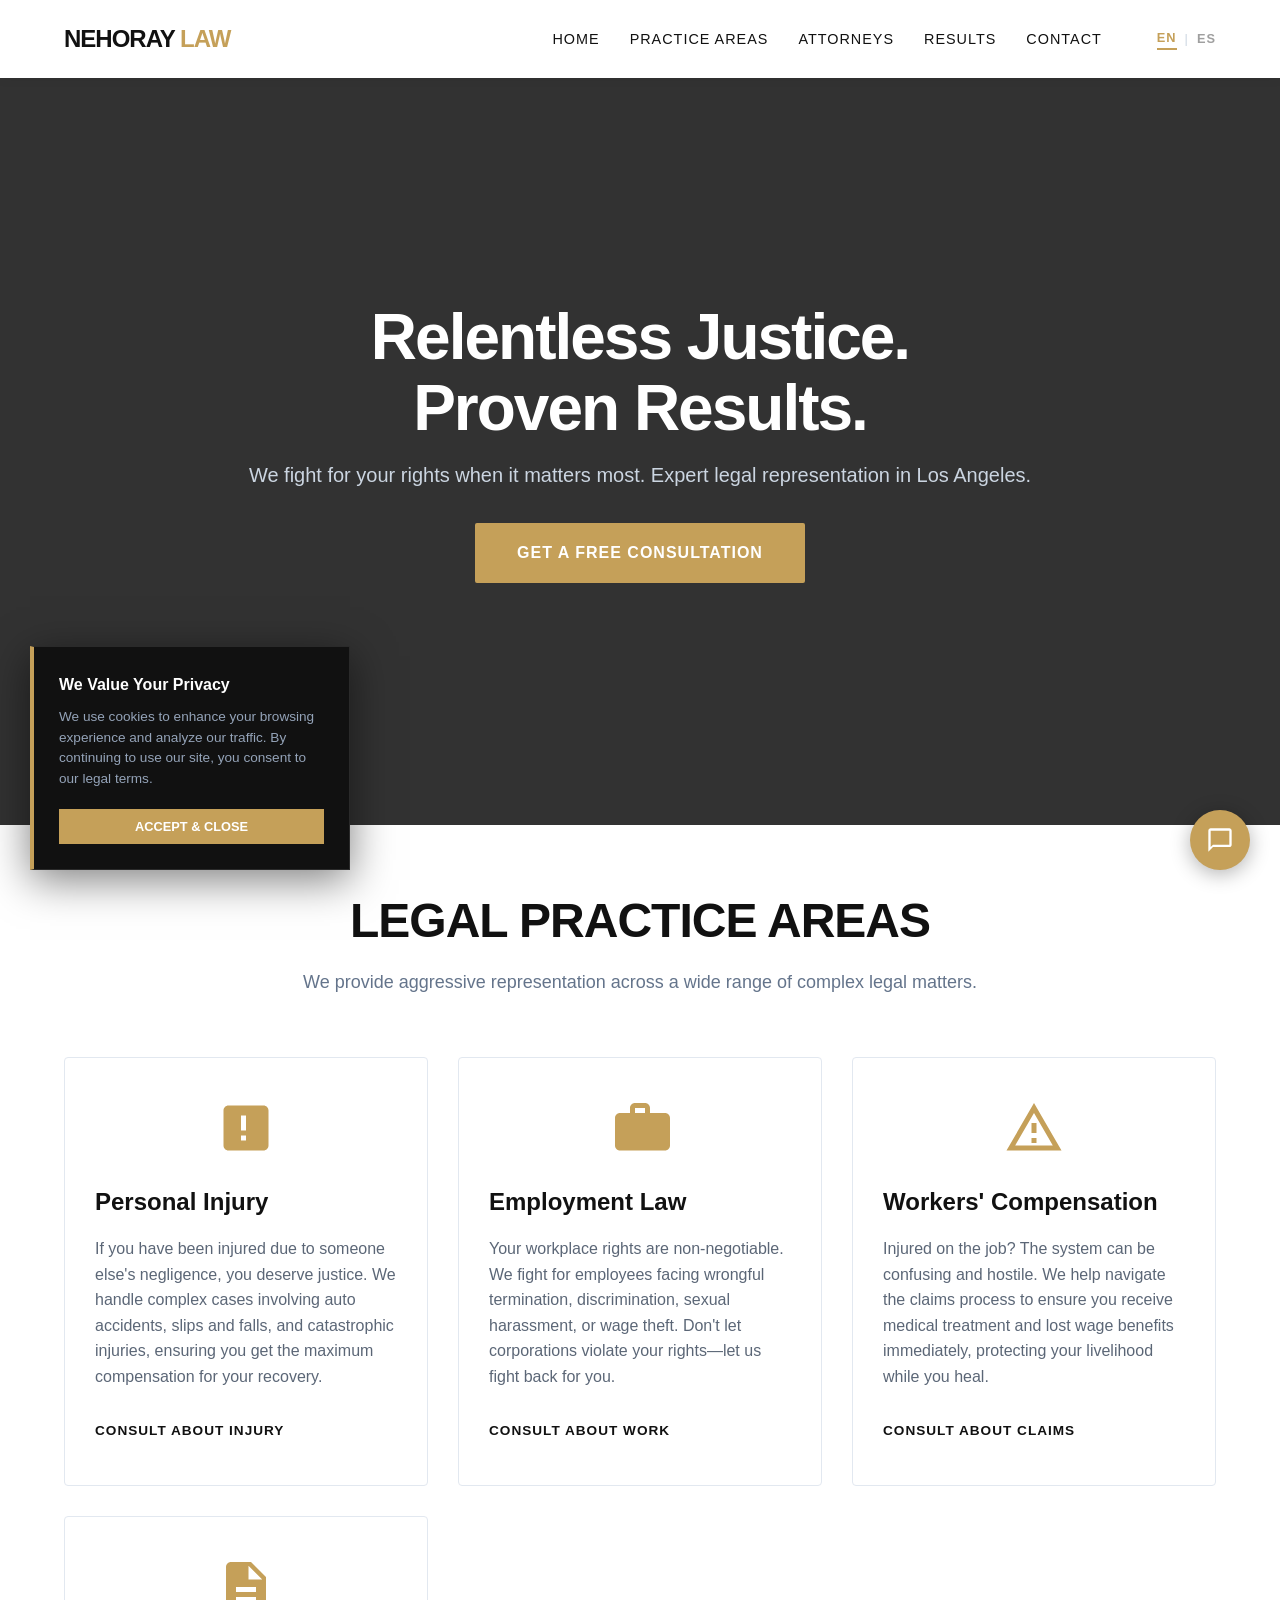
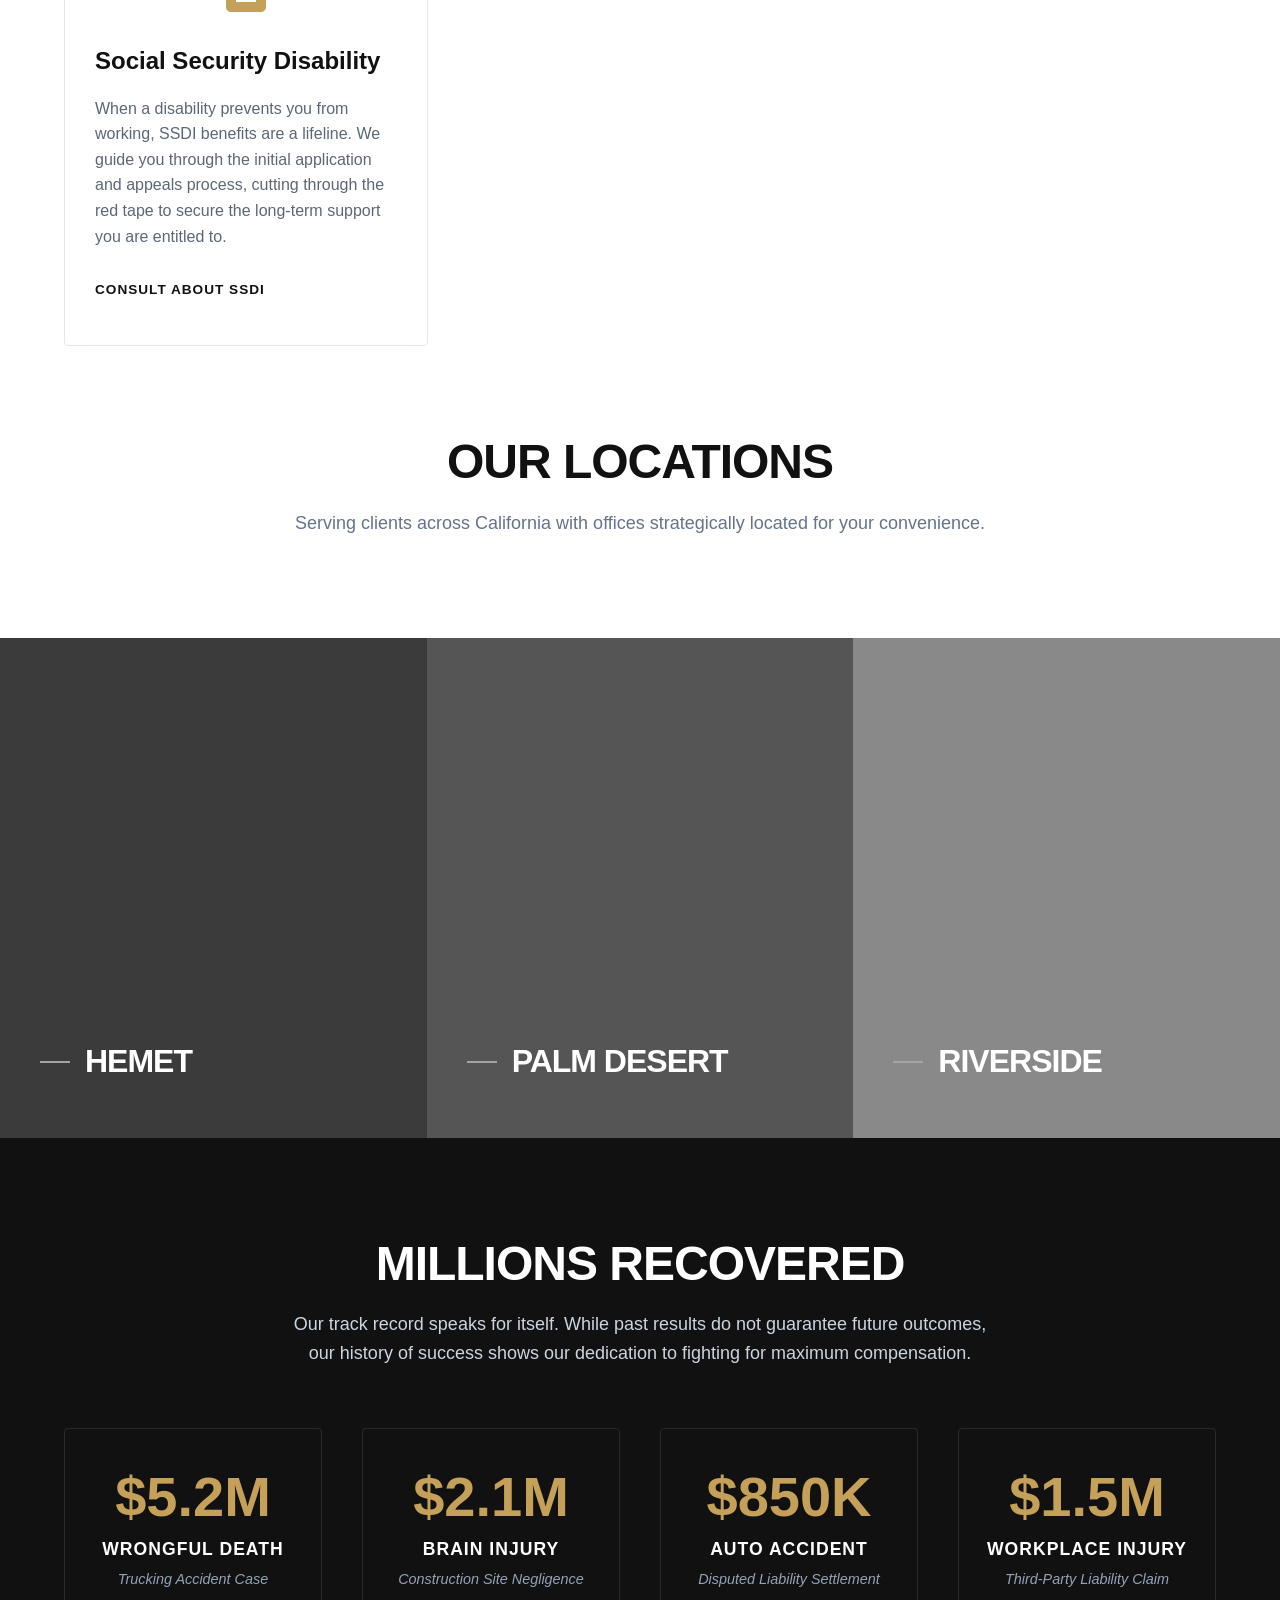
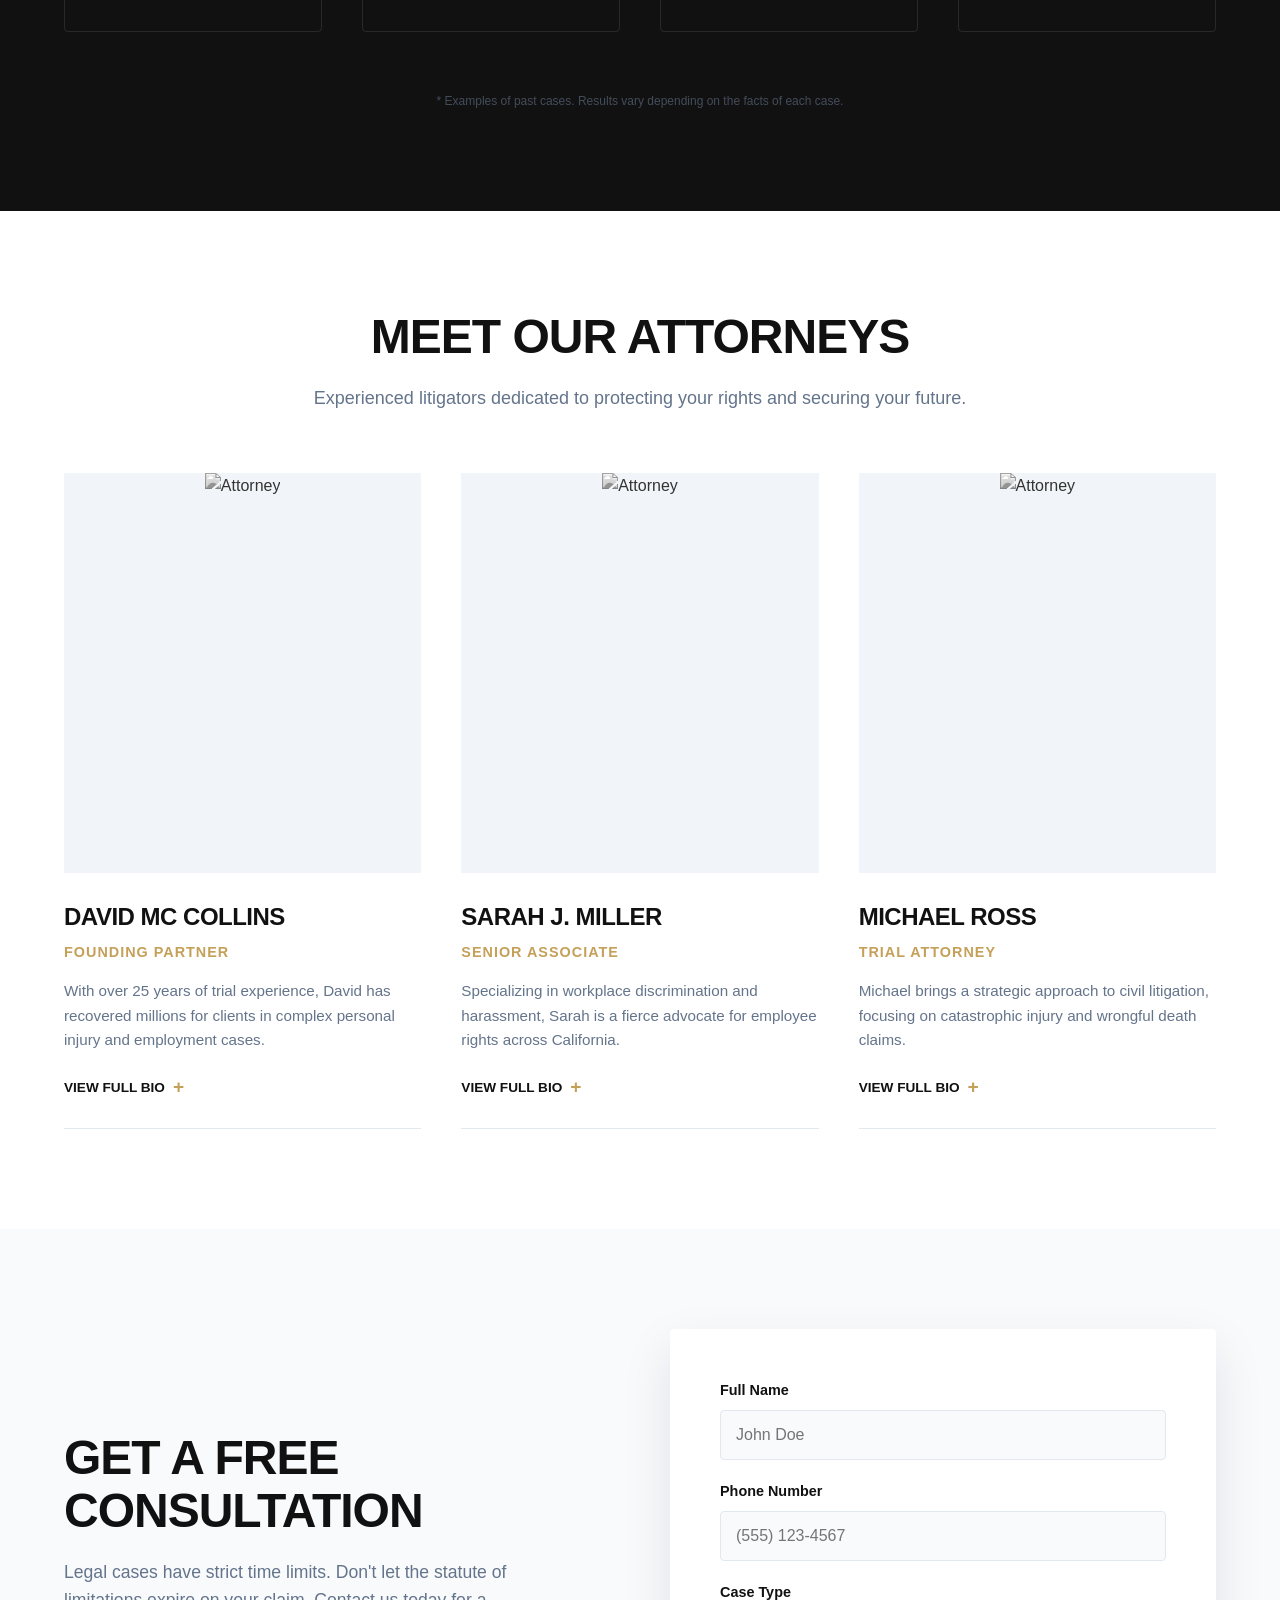
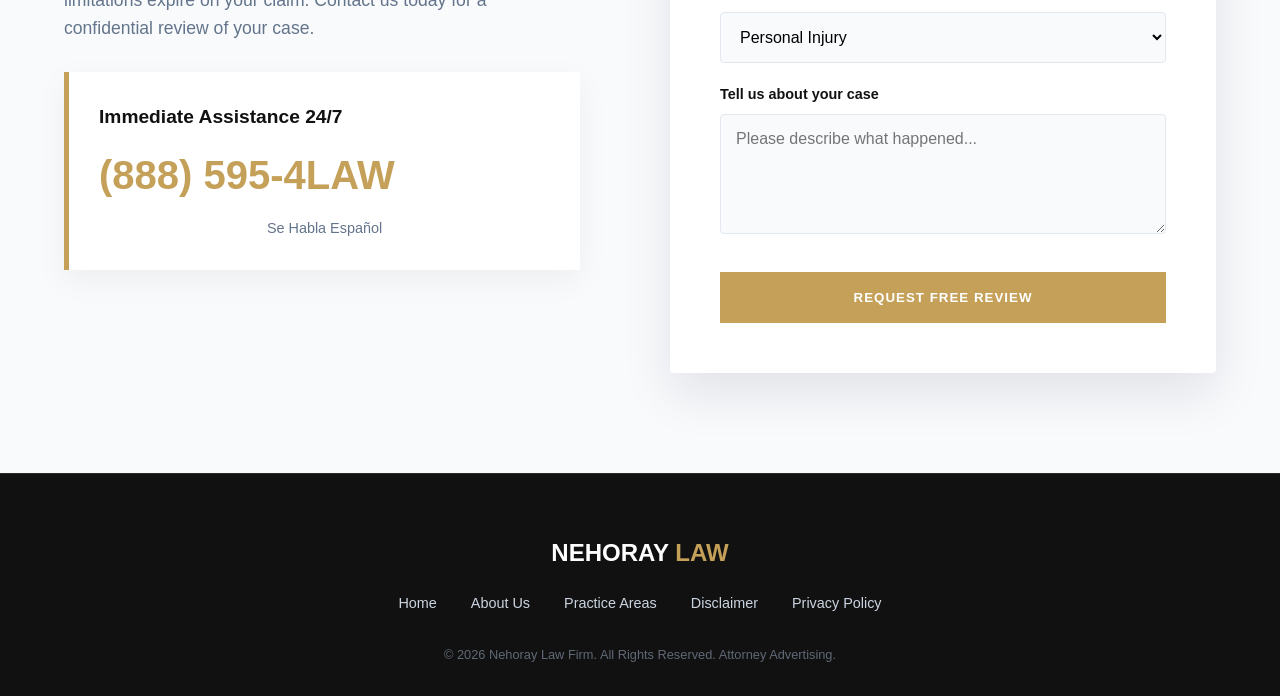
==== page-demo-speed.html @ 3644f510 "Add files via upload" ====
<!DOCTYPE html>
<html lang="en">

<head>
    <meta charset="UTF-8">
    <meta name="viewport" content="width=device-width, initial-scale=1.0">
    <title>Nehoray Law | High Performance Demo</title>
    <style>
        /* RESET & BASE */
        /* =========================================
           ESTILOS UNIVERSALES DE TIPOGRAFÍA (MASTER)
           ========================================= */

        .section-title {
            font-family: 'Helvetica Neue', Helvetica, Arial, sans-serif;
            font-size: 3rem;
            font-weight: 800;
            text-transform: uppercase;
            letter-spacing: -1px;
            line-height: 1.1;
            margin-bottom: 20px;
            text-align: center;
            color: var(--primary);
            max-width: 900px;
            margin-left: auto;
            margin-right: auto;
        }

        .section-subtitle {
            font-family: 'Helvetica Neue', Helvetica, Arial, sans-serif;
            font-size: 1.125rem;
            font-weight: 400;
            color: #64748b;
            text-align: center;
            line-height: 1.6;
            max-width: 700px;
            margin: 0 auto 60px;
        }

        .section-title.light-mode {
            color: #ffffff;
        }

        .section-subtitle.light-mode {
            color: #cbd5e1;
        }

        @media (max-width: 768px) {
            .section-title {
                font-size: 2.2rem;
            }

            .section-subtitle {
                font-size: 1rem;
                padding: 0 20px;
            }
        }

        * {
            margin: 0;
            padding: 0;
            box-sizing: border-box;
        }

        body {
            font-family: 'Helvetica Neue', Helvetica, Arial, sans-serif;
            color: #333;
            line-height: 1.6;
            background: #f9f9f9;
        }

        /* VARIABLES */
        :root {
            --primary: #111111;
            --accent: #c5a059;
            --text: #334155;
            --white: #ffffff;
        }

        /* NAVIGATION */
        nav {
            display: flex;
            justify-content: space-between;
            align-items: center;
            padding: 20px 5%;
            background: var(--white);
            box-shadow: 0 2px 10px rgba(0, 0, 0, 0.05);
            position: fixed;
            width: 100%;
            top: 0;
            z-index: 1000;
        }

        .logo {
            font-size: 1.5rem;
            font-weight: 800;
            color: var(--primary);
            text-transform: uppercase;
            letter-spacing: -1px;
        }

        .logo span {
            color: var(--accent);
        }

        .nav-links {
            display: flex;
            gap: 30px;
        }

        .nav-links a {
            text-decoration: none;
            color: var(--primary);
            font-weight: 500;
            font-size: 0.9rem;
            text-transform: uppercase;
            letter-spacing: 1px;
            transition: color 0.3s;
        }

        .nav-links a:hover {
            color: var(--accent);
        }

        .mobile-menu {
            display: none;
            font-size: 1.5rem;
            cursor: pointer;
        }

        /* HERO SECTION */
        .hero {
            height: 85vh;
            background: linear-gradient(rgba(0, 0, 0, 0.8), rgba(0, 0, 0, 0.8)), url('https://images.unsplash.com/photo-1486406146926-c627a92ad1ab?ixlib=rb-4.0.3&auto=format&fit=crop&w=2400&q=80') no-repeat center center/cover;
            background-size: cover;
            background-position: center;
            display: flex;
            align-items: center;
            justify-content: center;
            text-align: center;
            color: var(--white);
            padding: 0 20px;
            margin-top: 60px;
        }

        .hero-content {
            max-width: 800px;
            animation: fadeIn 1.5s ease;
        }

        .hero h1 {
            font-size: 4rem;
            margin-bottom: 1rem;
            line-height: 1.1;
            font-weight: 700;
            letter-spacing: -2px;
        }

        .hero p {
            font-size: 1.25rem;
            margin-bottom: 2rem;
            color: #cbd5e1;
            font-weight: 300;
        }

        .btn {
            display: inline-block;
            padding: 15px 40px;
            background: var(--accent);
            color: var(--white);
            text-decoration: none;
            font-weight: 700;
            text-transform: uppercase;
            letter-spacing: 1px;
            border-radius: 2px;
            transition: all 0.3s ease;
            border: 2px solid var(--accent);
        }

        .btn:hover {
            background: transparent;
            color: var(--accent);
        }

        /* FEATURES / SERVICES */
        .features {
            display: grid;
            grid-template-columns: repeat(auto-fit, minmax(300px, 1fr));
            gap: 40px;
            padding: 80px 5%;
            background: var(--white);
        }

        .feature-card {
            padding: 40px;
            border: 1px solid #e2e8f0;
            transition: transform 0.3s ease;
        }

        .feature-card:hover {
            transform: translateY(-5px);
            border-color: var(--accent);
            box-shadow: 0 10px 30px rgba(0, 0, 0, 0.05);
        }

        .feature-card h3 {
            color: var(--primary);
            margin-bottom: 15px;
            font-size: 1.5rem;
        }

        .feature-card p {
            color: var(--text);
            font-size: 0.95rem;
        }

        /* FOOTER */
        footer {
            background: var(--primary);
            color: var(--white);
            text-align: center;
            padding: 40px 20px;
        }

        footer p {
            font-size: 0.8rem;
            opacity: 0.6;
        }

        /* RESPONSIVE */
        @media (max-width: 768px) {
            .hero h1 {
                font-size: 2.5rem;
            }

            .nav-links {
                display: none;
            }

            .mobile-menu {
                display: block;
                color: var(--primary);
            }
        }

        @keyframes fadeIn {
            from {
                opacity: 0;
                transform: translateY(20px);
            }

            to {
                opacity: 1;
                transform: translateY(0);
            }
        }

        /* SERVICES SECTION */
        .services-section {
            padding: 70px 5%;
            background: #ffffff;
            text-align: center;
        }

        .services-grid {
            display: grid;
            grid-template-columns: repeat(auto-fit, minmax(280px, 1fr));
            gap: 30px;
            margin-top: 50px;
        }

        .service-card {
            background: #fff;
            border: 1px solid #e2e8f0;
            padding: 40px 30px;
            border-radius: 4px;
            transition: all 0.3s ease;
            text-align: left;
            display: flex;
            flex-direction: column;
            height: 100%;
        }

        .service-card:hover {
            transform: translateY(-8px);
            border-color: var(--accent);
            box-shadow: 0 15px 30px rgba(15, 23, 42, 0.08);
        }

        .service-icon {
            width: 60px;
            height: 60px;
            margin-bottom: 25px;
            fill: var(--accent);
            align-self: center;
        }

        .service-card h3 {
            color: var(--primary);
            font-size: 1.5rem;
            margin-bottom: 15px;
            font-weight: 700;
        }

        .service-card p {
            color: var(--text);
            font-size: 1rem;
            line-height: 1.6;
            margin-bottom: 30px;
            opacity: 0.8;
            flex-grow: 1;
        }

        .card-link {
            color: var(--primary);
            font-weight: 700;
            text-transform: uppercase;
            font-size: 0.85rem;
            text-decoration: none;
            letter-spacing: 1px;
            display: inline-flex;
            align-items: center;
            align-self: flex-start;
            border-bottom: 2px solid transparent;
            padding-bottom: 2px;
            transition: 0.3s;
        }

        .service-card:hover .card-link {
            color: var(--accent);
            border-bottom-color: var(--accent);
        }

        /* OFFICES SECTION */
        .offices-section {
            display: flex;
            height: 500px;
            width: 100%;
            overflow: hidden;
            background: #000;
        }

        .office-card {
            flex: 1;
            position: relative;
            transition: all 0.6s cubic-bezier(0.25, 1, 0.5, 1);
            overflow: hidden;
            display: flex;
            align-items: flex-end;
            cursor: pointer;
            filter: grayscale(100%);
            will-change: flex-grow, filter;
        }

        .office-hemet {
            background: #2c3e50 url('https://images.unsplash.com/photo-1486406146926-c627a92ad1ab?ixlib=rb-4.0.3&auto=format&fit=crop&w=600&q=60') center/cover no-repeat;
        }

        .office-pd {
            background: #c0392b url('https://images.unsplash.com/photo-1480714378408-67cf0d13bc1b?ixlib=rb-4.0.3&auto=format&fit=crop&w=600&q=60') center/cover no-repeat;
        }

        .office-riv {
            background: #7f8c8d url('https://images.unsplash.com/photo-1486325212027-8081e485255e?ixlib=rb-4.0.3&auto=format&fit=crop&w=600&q=60&fm=webp') center/cover no-repeat;
        }

        .office-card:hover {
            flex: 3.5;
            filter: grayscale(0%);
        }

        .offices-section:hover .office-card:not(:hover)::before {
            background: rgba(15, 23, 42, 0.9);
        }

        .office-content {
            position: relative;
            z-index: 2;
            padding: 40px;
            width: 100%;
            transform: translateY(0);
            transition: 0.4s;
        }

        .office-city {
            font-size: 2rem;
            font-weight: 800;
            color: var(--white);
            text-transform: uppercase;
            letter-spacing: -1px;
            margin-bottom: 10px;
            display: flex;
            align-items: center;
        }

        .office-city::before {
            content: '';
            display: inline-block;
            width: 30px;
            height: 2px;
            background: var(--accent);
            margin-right: 15px;
            transition: width 0.3s;
        }

        .office-card:hover .office-city::before {
            width: 60px;
        }

        .office-details {
            max-height: 0;
            opacity: 0;
            overflow: hidden;
            transition: all 0.5s ease;
            font-size: 0.95rem;
            color: #cbd5e1;
        }

        .office-card:hover .office-details {
            max-height: 200px;
            opacity: 1;
            margin-top: 15px;
        }

        .office-btn {
            margin-top: 15px;
            display: inline-block;
            color: var(--accent);
            font-weight: 700;
            text-decoration: none;
            border-bottom: 1px solid var(--accent);
        }

        @media (max-width: 768px) {
            .offices-section {
                flex-direction: column;
                height: auto;
            }

            .office-card {
                height: 250px;
                width: 100%;
                filter: grayscale(0%);
            }

            .office-card:hover {
                flex: 1;
            }

            .office-details {
                max-height: 200px;
                opacity: 1;
                margin-top: 10px;
            }
        }

        /* RESULTS SECTION */
        .results-section {
            background-color: var(--primary);
            color: var(--white);
            padding: 100px 5%;
            text-align: center;
        }

        .results-grid {
            display: grid;
            grid-template-columns: repeat(auto-fit, minmax(250px, 1fr));
            gap: 40px;
            margin-top: 40px;
        }

        .result-item {
            border: 1px solid rgba(255, 255, 255, 0.1);
            padding: 40px 20px;
            border-radius: 4px;
            transition: transform 0.3s ease;
        }

        .result-item:hover {
            background: rgba(255, 255, 255, 0.03);
            transform: translateY(-5px);
            border-color: var(--accent);
        }

        .amount {
            display: block;
            font-size: 3.5rem;
            font-weight: 800;
            color: var(--accent);
            margin-bottom: 10px;
            line-height: 1;
            font-family: 'Helvetica Neue', sans-serif;
        }

        .case-type {
            font-size: 1.1rem;
            font-weight: 700;
            text-transform: uppercase;
            letter-spacing: 1px;
            margin-bottom: 5px;
            color: var(--white);
        }

        .case-desc {
            font-size: 0.9rem;
            color: #94a3b8;
            font-style: italic;
        }

        .disclaimer {
            margin-top: 60px;
            font-size: 0.75rem;
            color: #64748b;
            opacity: 0.6;
        }

        /* TEAM SECTION */
        .team-section {
            padding: 100px 5%;
            background: #ffffff;
            text-align: center;
        }

        .team-grid {
            display: grid;
            grid-template-columns: repeat(auto-fit, minmax(300px, 1fr));
            gap: 40px;
            margin-top: 50px;
        }

        .attorney-card {
            position: relative;
            background: #fff;
            transition: all 0.4s ease;
        }

        .attorney-image-wrapper {
            width: 100%;
            height: 400px;
            overflow: hidden;
            position: relative;
            background: #f1f5f9;
        }

        .attorney-image-wrapper img {
            width: 100%;
            height: 100%;
            object-fit: cover;
            object-position: top center;
            filter: grayscale(100%);
            transition: all 0.5s cubic-bezier(0.25, 1, 0.5, 1);
        }

        .attorney-card:hover .attorney-image-wrapper img {
            filter: grayscale(0%);
            transform: scale(1.05);
        }

        .attorney-info {
            padding: 25px 0;
            text-align: left;
            border-bottom: 1px solid #e2e8f0;
        }

        .attorney-name {
            font-size: 1.5rem;
            color: var(--primary);
            font-weight: 800;
            text-transform: uppercase;
            margin-bottom: 5px;
            letter-spacing: -0.5px;
        }

        .attorney-role {
            color: var(--accent);
            font-size: 0.9rem;
            font-weight: 700;
            text-transform: uppercase;
            letter-spacing: 1px;
            margin-bottom: 15px;
        }

        .attorney-bio-snippet {
            font-size: 0.95rem;
            color: #64748b;
            line-height: 1.6;
            margin-bottom: 20px;
        }

        .view-profile-btn {
            text-decoration: none;
            color: var(--primary);
            font-weight: 700;
            font-size: 0.85rem;
            text-transform: uppercase;
            display: inline-flex;
            align-items: center;
            transition: color 0.3s;
        }

        .view-profile-btn::after {
            content: '+';
            font-size: 1.2rem;
            margin-left: 8px;
            color: var(--accent);
            transition: transform 0.3s;
        }

        .attorney-card:hover .view-profile-btn {
            color: var(--accent);
        }

        .attorney-card:hover .view-profile-btn::after {
            transform: rotate(90deg);
        }

        /* CONTACT SECTION */
        .contact-section {
            padding: 100px 5%;
            background: #f8fafc;
            display: grid;
            grid-template-columns: 1fr 1fr;
            gap: 60px;
            align-items: center;
        }

        .contact-info {
            padding-right: 30px;
        }

        .contact-info h2 {
            text-align: left;
            margin-left: 0;
        }

        .contact-info p {
            text-align: left;
            margin-left: 0;
            font-size: 1.1rem;
        }

        .urgent-call {
            margin-top: 30px;
            padding: 30px;
            background: #fff;
            border-left: 5px solid var(--accent);
            box-shadow: 0 10px 30px rgba(0, 0, 0, 0.05);
        }

        .urgent-call h4 {
            color: var(--primary);
            font-size: 1.2rem;
            margin-bottom: 5px;
        }

        .phone-display {
            font-size: 2.5rem;
            font-weight: 800;
            color: var(--accent);
            text-decoration: none;
            display: block;
            margin-top: 10px;
        }

        .contact-form-wrapper {
            background: #fff;
            padding: 50px;
            border-radius: 4px;
            box-shadow: 0 20px 50px rgba(15, 23, 42, 0.1);
        }

        .form-group {
            margin-bottom: 20px;
        }

        .form-label {
            display: block;
            margin-bottom: 8px;
            color: var(--primary);
            font-weight: 700;
            font-size: 0.9rem;
        }

        .form-input,
        .form-textarea {
            width: 100%;
            padding: 15px;
            border: 1px solid #e2e8f0;
            border-radius: 4px;
            font-family: inherit;
            font-size: 1rem;
            transition: all 0.3s ease;
            background: #f8fafc;
        }

        .form-input:focus,
        .form-textarea:focus {
            outline: none;
            border-color: var(--accent);
            background: #fff;
            box-shadow: 0 0 0 3px rgba(197, 160, 89, 0.1);
        }

        .form-textarea {
            resize: vertical;
            height: 120px;
        }

        .submit-btn {
            width: 100%;
            padding: 18px;
            background: var(--accent);
            color: white;
            border: none;
            font-weight: 800;
            text-transform: uppercase;
            letter-spacing: 1px;
            cursor: pointer;
            transition: background 0.3s;
            margin-top: 10px;
        }

        .submit-btn:hover {
            background: #b08d4b;
        }

        @media (max-width: 900px) {
            .contact-section {
                grid-template-columns: 1fr;
                padding: 60px 20px;
            }

            .contact-info {
                padding-right: 0;
                text-align: center;
                margin-bottom: 40px;
            }

            .contact-info h2,
            .contact-info p {
                text-align: center;
                margin-left: auto;
                margin-right: auto;
            }

            .urgent-call {
                text-align: center;
            }

            .contact-form-wrapper {
                padding: 30px 20px;
            }
        }

        /* FOOTER */
        .site-footer {
            background: var(--primary);
            color: #94a3b8;
            padding: 60px 5% 30px;
            font-size: 0.9rem;
            text-align: center;
            border-top: 1px solid rgba(255, 255, 255, 0.1);
        }

        .footer-logo {
            font-size: 1.5rem;
            font-weight: 800;
            color: white;
            margin-bottom: 20px;
            display: inline-block;
        }

        .footer-links {
            margin-bottom: 30px;
        }

        .footer-links a {
            color: #cbd5e1;
            text-decoration: none;
            margin: 0 15px;
            transition: color 0.3s;
        }

        .footer-links a:hover {
            color: var(--accent);
        }

        /* FLOATING CHAT */
        .chat-widget {
            position: fixed;
            bottom: 30px;
            right: 30px;
            width: 60px;
            height: 60px;
            background-color: var(--accent);
            border-radius: 50%;
            display: flex;
            align-items: center;
            justify-content: center;
            box-shadow: 0 4px 20px rgba(0, 0, 0, 0.3);
            cursor: pointer;
            z-index: 1000;
            transition: all 0.3s;
            text-decoration: none;
        }

        .chat-widget:hover {
            transform: scale(1.1) translateY(-5px);
            background-color: #fff;
            box-shadow: 0 10px 25px rgba(197, 160, 89, 0.4);
        }

        .chat-icon {
            width: 28px;
            height: 28px;
            fill: #fff;
            transition: fill 0.3s;
        }

        .chat-widget:hover .chat-icon {
            fill: var(--accent);
        }

        .chat-tooltip {
            position: absolute;
            right: 70px;
            background: #fff;
            color: var(--primary);
            padding: 8px 15px;
            border-radius: 4px;
            font-size: 0.85rem;
            font-weight: 700;
            opacity: 0;
            visibility: hidden;
            transform: translateX(10px);
            transition: all 0.3s ease;
            box-shadow: 0 5px 15px rgba(0, 0, 0, 0.1);
            white-space: nowrap;
        }

        .chat-widget:hover .chat-tooltip {
            opacity: 1;
            visibility: visible;
            transform: translateX(0);
        }

        @media (max-width: 768px) {
            .chat-widget {
                bottom: 20px;
                right: 20px;
                width: 55px;
                height: 55px;
            }
        }

        /* COOKIE BANNER */
        .cookie-consent-banner {
            position: fixed;
            bottom: 30px;
            left: 30px;
            width: 320px;
            background-color: #111111;
            padding: 25px;
            z-index: 9999;
            box-shadow: 0 10px 40px rgba(0, 0, 0, 0.5);
            border: 1px solid rgba(255, 255, 255, 0.1);
            border-left: 4px solid var(--accent);
            display: none;
            animation: slideUp 0.5s ease-out;
        }

        .cookie-title {
            color: #fff;
            font-weight: 700;
            margin-bottom: 10px;
            font-size: 1rem;
        }

        .cookie-text {
            color: #94a3b8;
            font-size: 0.85rem;
            line-height: 1.5;
            margin-bottom: 20px;
        }

        .cookie-btn {
            background-color: var(--accent);
            color: #fff;
            border: none;
            padding: 10px 20px;
            font-size: 0.8rem;
            font-weight: 700;
            text-transform: uppercase;
            cursor: pointer;
            width: 100%;
            transition: background 0.3s;
        }

        .cookie-btn:hover {
            background-color: #b08d4b;
        }

        @keyframes slideUp {
            from {
                transform: translateY(100px);
                opacity: 0;
            }

            to {
                transform: translateY(0);
                opacity: 1;
            }
        }

        @media (max-width: 768px) {
            .cookie-consent-banner {
                left: 0;
                bottom: 0;
                width: 100%;
                border-left: none;
                border-top: 4px solid var(--accent);
            }
        }

        /* LANGUAGE SWITCHER */
        .lang-switch {
            display: inline-flex;
            align-items: center;
            margin-left: 25px;
            font-size: 0.8rem;
            font-weight: 800;
            letter-spacing: 1px;
            user-select: none;
        }

        .lang-opt {
            cursor: pointer;
            color: var(--primary);
            opacity: 0.4;
            transition: all 0.3s ease;
            text-decoration: none;
        }

        .lang-opt:hover {
            opacity: 1;
            color: var(--accent);
        }

        .lang-opt.active {
            opacity: 1;
            color: var(--accent);
            border-bottom: 2px solid var(--accent);
        }

        .lang-divider {
            color: #cbd5e1;
            margin: 0 8px;
            font-weight: 300;
        }

        @media (max-width: 768px) {
            .lang-switch {
                display: none;
            }
        }

        #voiceflow-chat {
            visibility: hidden !important;
            opacity: 0 !important;
            transition: opacity 0.2s ease;
        }
    </style>
</head>

<body>

    <nav>
        <div class="logo">NEHORAY <span>LAW</span></div>
        <div class="nav-links">
            <a href="page-demo-speed.html" class="active">Home</a>
            <a href="index.html">Practice Areas</a>
            <a href="#">Attorneys</a>
            <a href="#">Results</a>
            <a href="#contact">Contact</a>
            <div class="lang-switch">
                <span class="lang-opt active">EN</span>
                <span class="lang-divider">|</span>
                <span class="lang-opt">ES</span>
            </div>
        </div>
        <div class="mobile-menu">☰</div>
    </nav>

    <section class="hero">
        <div class="hero-content">
            <h1>Relentless Justice. <br>Proven Results.</h1>
            <p>We fight for your rights when it matters most. Expert legal representation in Los Angeles.</p>
            <a href="#" class="btn">Get a Free Consultation</a>
        </div>
    </section>

    <section class="services-section">
        <h2 class="section-title">Legal Practice Areas</h2>
        <p class="section-subtitle">We provide aggressive representation across a wide range of complex legal matters.
        </p>

        <div class="services-grid">
            <article class="service-card">
                <svg class="service-icon" viewBox="0 0 24 24" xmlns="http://www.w3.org/2000/svg">
                    <path
                        d="M19 3H5c-1.1 0-2 .9-2 2v14c0 1.1.9 2 2 2h14c1.1 0 2-.9 2-2V5c0-1.1-.9-2-2-2zm-7 14h-2v-2h2v2zm0-4h-2V7h2v6z" />
                </svg>
                <h3>Personal Injury</h3>
                <p>If you have been injured due to someone else's negligence, you deserve justice. We handle complex
                    cases involving auto accidents, slips and falls, and catastrophic injuries, ensuring you get the
                    maximum compensation for your recovery.</p>
                <a href="#contact" class="card-link">Consult About Injury</a>
            </article>

            <article class="service-card">
                <svg class="service-icon" viewBox="0 0 24 24" xmlns="http://www.w3.org/2000/svg">
                    <path
                        d="M20 6h-4V4c0-1.11-.89-2-2-2h-4c-1.11 0-2 .89-2 2v2H4c-1.11 0-1.99.89-1.99 2L2 19c0 1.11.89 2 2 2h18c1.11 0 2-.89 2-2V8c0-1.11-.89-2-2-2zm-6 0h-4V4h4v2z" />
                </svg>
                <h3>Employment Law</h3>
                <p>Your workplace rights are non-negotiable. We fight for employees facing wrongful termination,
                    discrimination, sexual harassment, or wage theft. Don't let corporations violate your rights—let us
                    fight back for you.</p>
                <a href="#contact" class="card-link">Consult About Work</a>
            </article>

            <article class="service-card">
                <svg class="service-icon" viewBox="0 0 24 24" xmlns="http://www.w3.org/2000/svg">
                    <path d="M12 2L1 21h22L12 2zm0 3.99L19.53 19H4.47L12 5.99zM11 16h2v2h-2zm0-6h2v4h-2z" />
                </svg>
                <h3>Workers' Compensation</h3>
                <p>Injured on the job? The system can be confusing and hostile. We help navigate the claims process to
                    ensure you receive medical treatment and lost wage benefits immediately, protecting your livelihood
                    while you heal.</p>
                <a href="#contact" class="card-link">Consult About Claims</a>
            </article>

            <article class="service-card">
                <svg class="service-icon" viewBox="0 0 24 24" xmlns="http://www.w3.org/2000/svg">
                    <path
                        d="M14 2H6c-1.1 0-1.99.9-1.99 2L4 20c0 1.1.89 2 1.99 2H18c1.1 0 2-.9 2-2V8l-6-6zm2 16H8v-2h8v2zm0-4H8v-2h8v2zm-3-5V3.5L18.5 9H13z" />
                </svg>
                <h3>Social Security Disability</h3>
                <p>When a disability prevents you from working, SSDI benefits are a lifeline. We guide you through the
                    initial application and appeals process, cutting through the red tape to secure the long-term
                    support you are entitled to.</p>
                <a href="#contact" class="card-link">Consult About SSDI</a>
            </article>
        </div>
    </section>

    <section>
        <div style="text-align: center; padding: 20px 20px 40px; background: #fff;">
            <h2 class="section-title">Our Locations</h2>
            <p class="section-subtitle">Serving clients across California with offices strategically located for your
                convenience.</p>
        </div>

        <div class="offices-section">
            <article class="office-card office-hemet">
                <div class="office-content">
                    <h3 class="office-city">Hemet</h3>
                    <div class="office-details">
                        <p>1600 E Florida Ave<br>Hemet, CA 92544</p>
                        <p><strong>Phone:</strong> (951) 555-0101</p>
                        <a href="#" class="office-btn">Get Directions</a>
                    </div>
                </div>
            </article>

            <article class="office-card office-pd">
                <div class="office-content">
                    <h3 class="office-city">Palm Desert</h3>
                    <div class="office-details">
                        <p>74-075 El Paseo Ste C-5<br>Palm Desert, CA 92260</p>
                        <p><strong>Phone:</strong> (760) 555-0202</p>
                        <a href="#" class="office-btn">Get Directions</a>
                    </div>
                </div>
            </article>

            <article class="office-card office-riv">
                <div class="office-content">
                    <h3 class="office-city">Riverside</h3>
                    <div class="office-details">
                        <p>3763 Arlington Ave<br>Riverside, CA 92506</p>
                        <p><strong>Phone:</strong> (951) 555-0303</p>
                        <a href="#" class="office-btn">Get Directions</a>
                    </div>
                </div>
            </article>
        </div>
    </section>

    <section class="results-section">
        <div class="results-intro">
            <h2 class="section-title light-mode">Millions Recovered</h2>
            <p class="section-subtitle light-mode">Our track record speaks for itself. While past results do not
                guarantee future outcomes, our history of success shows our dedication to fighting for maximum
                compensation.</p>
        </div>

        <div class="results-grid">
            <div class="result-item">
                <span class="amount">$5.2M</span>
                <div class="case-type">Wrongful Death</div>
                <div class="case-desc">Trucking Accident Case</div>
            </div>
            <div class="result-item">
                <span class="amount">$2.1M</span>
                <div class="case-type">Brain Injury</div>
                <div class="case-desc">Construction Site Negligence</div>
            </div>
            <div class="result-item">
                <span class="amount">$850K</span>
                <div class="case-type">Auto Accident</div>
                <div class="case-desc">Disputed Liability Settlement</div>
            </div>
            <div class="result-item">
                <span class="amount">$1.5M</span>
                <div class="case-type">Workplace Injury</div>
                <div class="case-desc">Third-Party Liability Claim</div>
            </div>
        </div>
        <p class="disclaimer">* Examples of past cases. Results vary depending on the facts of each case.</p>
    </section>

    <section class="team-section">
        <h2 class="section-title">Meet Our Attorneys</h2>
        <p class="section-subtitle">Experienced litigators dedicated to protecting your rights and securing your future.
        </p>

        <div class="team-grid">
            <article class="attorney-card">
                <div class="attorney-image-wrapper">
                    <img src="https://images.unsplash.com/photo-1560250097-0b93528c311a?ixlib=rb-4.0.3&auto=format&fit=crop&w=800&q=80"
                        alt="Attorney" loading="lazy">
                </div>
                <div class="attorney-info">
                    <h3 class="attorney-name">David Mc Collins</h3>
                    <div class="attorney-role">Founding Partner</div>
                    <p class="attorney-bio-snippet">With over 25 years of trial experience, David has recovered millions
                        for clients in complex personal injury and employment cases.</p>
                    <a href="#" class="view-profile-btn">View Full Bio</a>
                </div>
            </article>

            <article class="attorney-card">
                <div class="attorney-image-wrapper">
                    <img src="https://images.unsplash.com/photo-1573496359142-b8d87734a5a2?ixlib=rb-4.0.3&auto=format&fit=crop&w=800&q=80"
                        alt="Attorney" loading="lazy">
                </div>
                <div class="attorney-info">
                    <h3 class="attorney-name">Sarah J. Miller</h3>
                    <div class="attorney-role">Senior Associate</div>
                    <p class="attorney-bio-snippet">Specializing in workplace discrimination and harassment, Sarah is a
                        fierce advocate for employee rights across California.</p>
                    <a href="#" class="view-profile-btn">View Full Bio</a>
                </div>
            </article>

            <article class="attorney-card">
                <div class="attorney-image-wrapper">
                    <img src="https://images.unsplash.com/photo-1519085360753-af0119f7cbe7?ixlib=rb-4.0.3&auto=format&fit=crop&w=800&q=80"
                        alt="Attorney" loading="lazy">
                </div>
                <div class="attorney-info">
                    <h3 class="attorney-name">Michael Ross</h3>
                    <div class="attorney-role">Trial Attorney</div>
                    <p class="attorney-bio-snippet">Michael brings a strategic approach to civil litigation, focusing on
                        catastrophic injury and wrongful death claims.</p>
                    <a href="#" class="view-profile-btn">View Full Bio</a>
                </div>
            </article>
        </div>
    </section>

    <section id="contact" class="contact-section">
        <div class="contact-info">
            <h2 class="section-title">Get a Free Consultation</h2>
            <p class="section-subtitle" style="margin-bottom: 30px;">
                Legal cases have strict time limits. Don't let the statute of limitations expire on your claim. Contact
                us today for a confidential review of your case.
            </p>
            <div class="urgent-call">
                <h4>Immediate Assistance 24/7</h4>
                <a href="tel:888-555-0123" class="phone-display">(888) 595-4LAW</a>
                <p style="margin-top: 10px; font-size: 0.9rem; color: #64748b; text-align: center;">Se Habla Español</p>
            </div>
        </div>

        <div class="contact-form-wrapper">
            <form>
                <div class="form-group">
                    <label class="form-label">Full Name</label>
                    <input type="text" class="form-input" placeholder="John Doe">
                </div>
                <div class="form-group">
                    <label class="form-label">Phone Number</label>
                    <input type="tel" class="form-input" placeholder="(555) 123-4567">
                </div>
                <div class="form-group">
                    <label class="form-label">Case Type</label>
                    <select class="form-input">
                        <option>Personal Injury</option>
                        <option>Employment Law</option>
                        <option>Workers Compensation</option>
                        <option>Other</option>
                    </select>
                </div>
                <div class="form-group">
                    <label class="form-label">Tell us about your case</label>
                    <textarea class="form-textarea" placeholder="Please describe what happened..."></textarea>
                </div>
                <button type="submit" class="submit-btn">Request Free Review</button>
            </form>
        </div>
    </section>

    <footer class="site-footer">
        <div class="footer-logo">NEHORAY <span style="color: var(--accent);">LAW</span></div>
        <div class="footer-links">
            <a href="page-demo-speed.html">Home</a>
            <a href="#">About Us</a>
            <a href="index.html">Practice Areas</a>
            <a href="#">Disclaimer</a>
            <a href="#">Privacy Policy</a>
        </div>
        <p>&copy; 2026 Nehoray Law Firm. All Rights Reserved. Attorney Advertising.</p>
    </footer>

    <a href="#" class="chat-widget" aria-label="Chat with us" onclick="abrirChatPersonalizado(event)"> <span
            class="chat-tooltip">Start a Consultation</span>
        <svg class="chat-icon" viewBox="0 0 24 24" xmlns="http://www.w3.org/2000/svg">
            <path d="M20 2H4c-1.1 0-2 .9-2 2v18l4-4h14c1.1 0 2-.9 2-2V4c0-1.1-.9-2-2-2zm0 14H6l-2 2V4h16v12z" />
        </svg>
    </a>

    <div id="cookieBanner" class="cookie-consent-banner">
        <div class="cookie-title">We Value Your Privacy</div>
        <p class="cookie-text">
            We use cookies to enhance your browsing experience and analyze our traffic. By continuing to use our site,
            you consent to our legal terms.
        </p>
        <button id="acceptCookies" class="cookie-btn">Accept & Close</button>
    </div>

    <script>
        document.addEventListener("DOMContentLoaded", function () {
            const banner = document.getElementById("cookieBanner");
            const acceptBtn = document.getElementById("acceptCookies");

            if (!localStorage.getItem("nehorayCookiesAccepted")) {
                banner.style.display = "block";
            }

            acceptBtn.addEventListener("click", function () {
                localStorage.setItem("nehorayCookiesAccepted", "true");
                banner.style.display = "none";
            });
        });
    </script>
    <script type="text/javascript">
        (function (d, t) {
            var v = d.createElement(t), s = d.getElementsByTagName(t)[0];

            v.onload = function () {
                console.log("--> Cargando Voiceflow...");

                window.voiceflow.chat.load({
                    verify: { projectID: '695d4ad10e56a355bc0a68ed' },
                    url: 'https://general-runtime.voiceflow.com',
                    versionID: 'production'
                }).then(() => {
                    console.log("--> Voiceflow Cargado. Iniciando operación 'Ninja'...");

                    const checkInterval = setInterval(() => {
                        const vfRoot = document.getElementById('voiceflow-chat');
                        if (vfRoot && vfRoot.shadowRoot) {
                            const style = document.createElement('style');
                            style.innerHTML = `
                            .vfrc-launcher { display: none !important; }
                            .vfrc-proactive-message { display: none !important; }
                        `;
                            vfRoot.shadowRoot.appendChild(style);
                            vfRoot.style.setProperty('visibility', 'visible', 'important');
                            vfRoot.style.setProperty('opacity', '1', 'important');
                            console.log("--> Flash evitado. Chat listo y botón azul oculto.");
                            clearInterval(checkInterval);
                        }
                    }, 50);
                });
            }

            v.src = "https://cdn.voiceflow.com/widget-next/bundle.mjs";
            v.type = "text/javascript";
            s.parentNode.insertBefore(v, s);
        })(document, 'script');

        function abrirChatPersonalizado(e) {
            if (e) e.preventDefault();
            if (window.voiceflow && window.voiceflow.chat) {
                window.voiceflow.chat.open();
            } else {
                console.warn("Cargando...");
            }
        }
    </script>
</body>

</html>
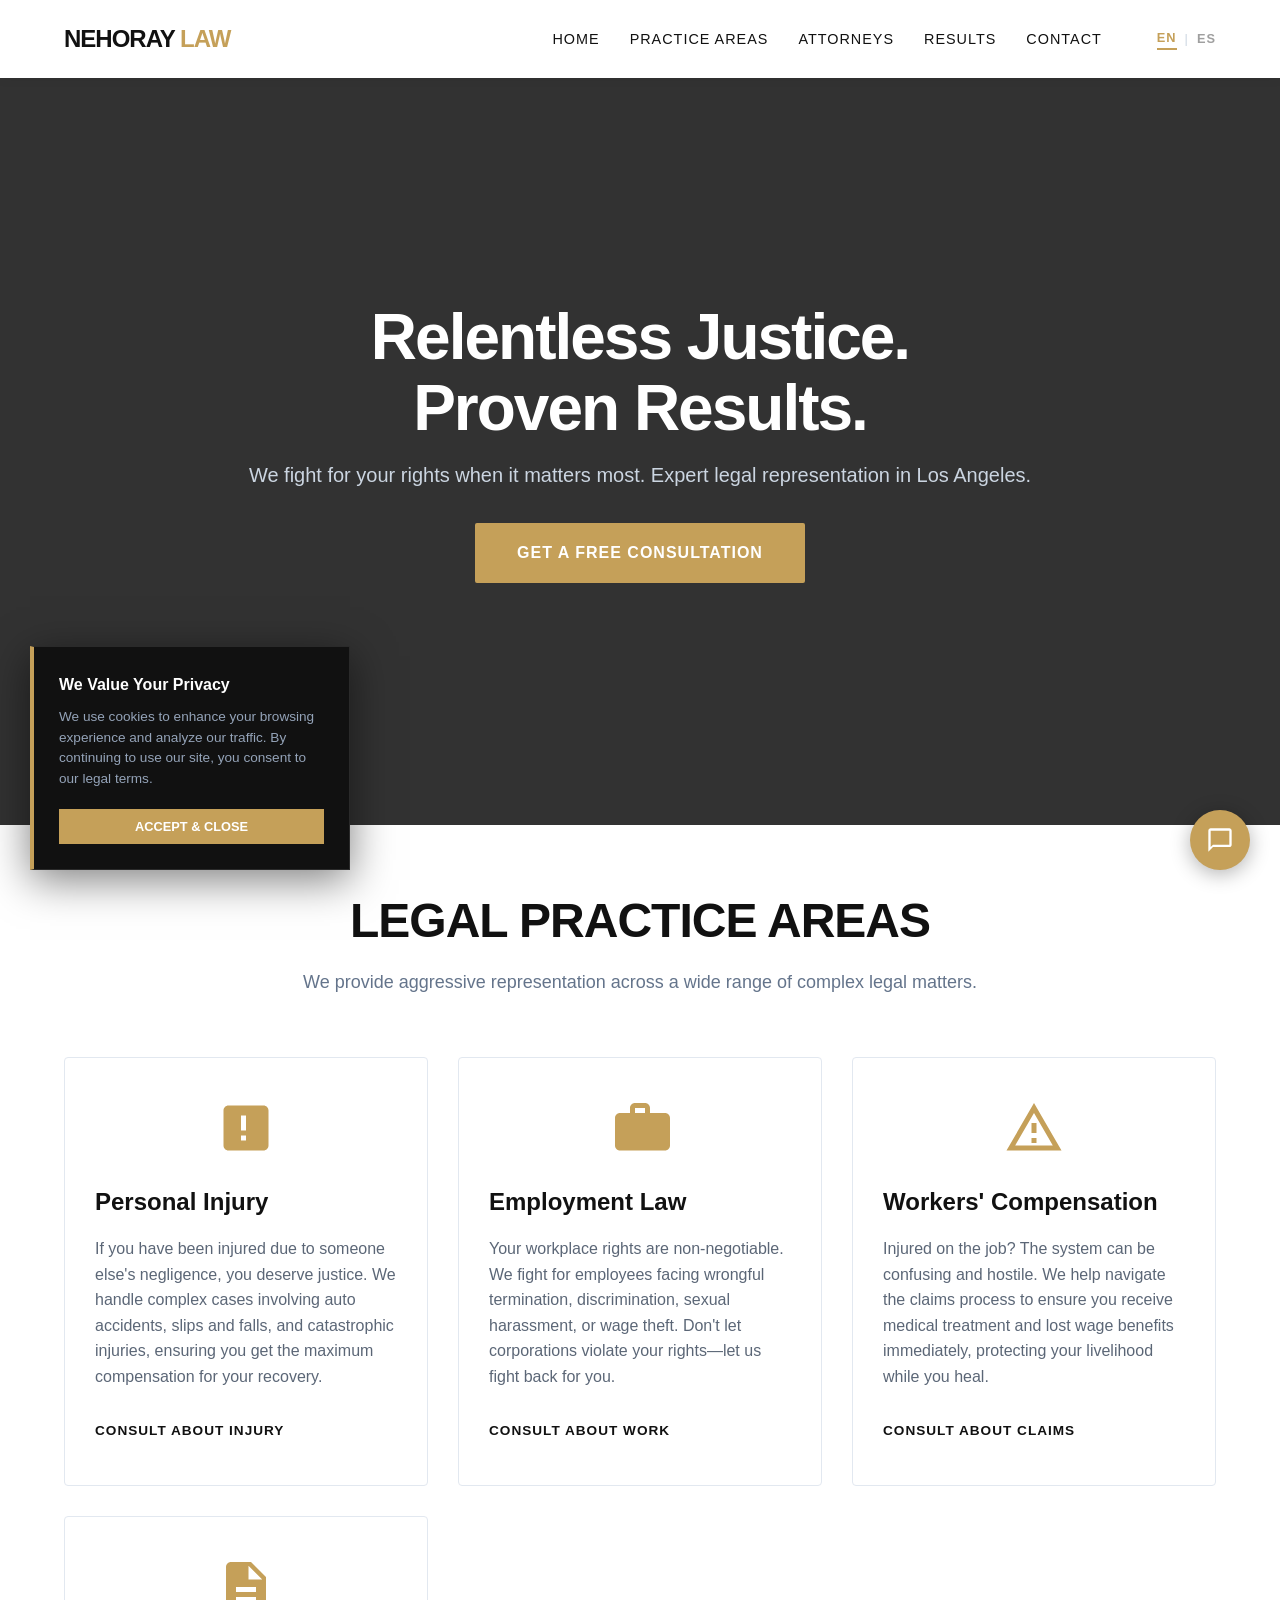
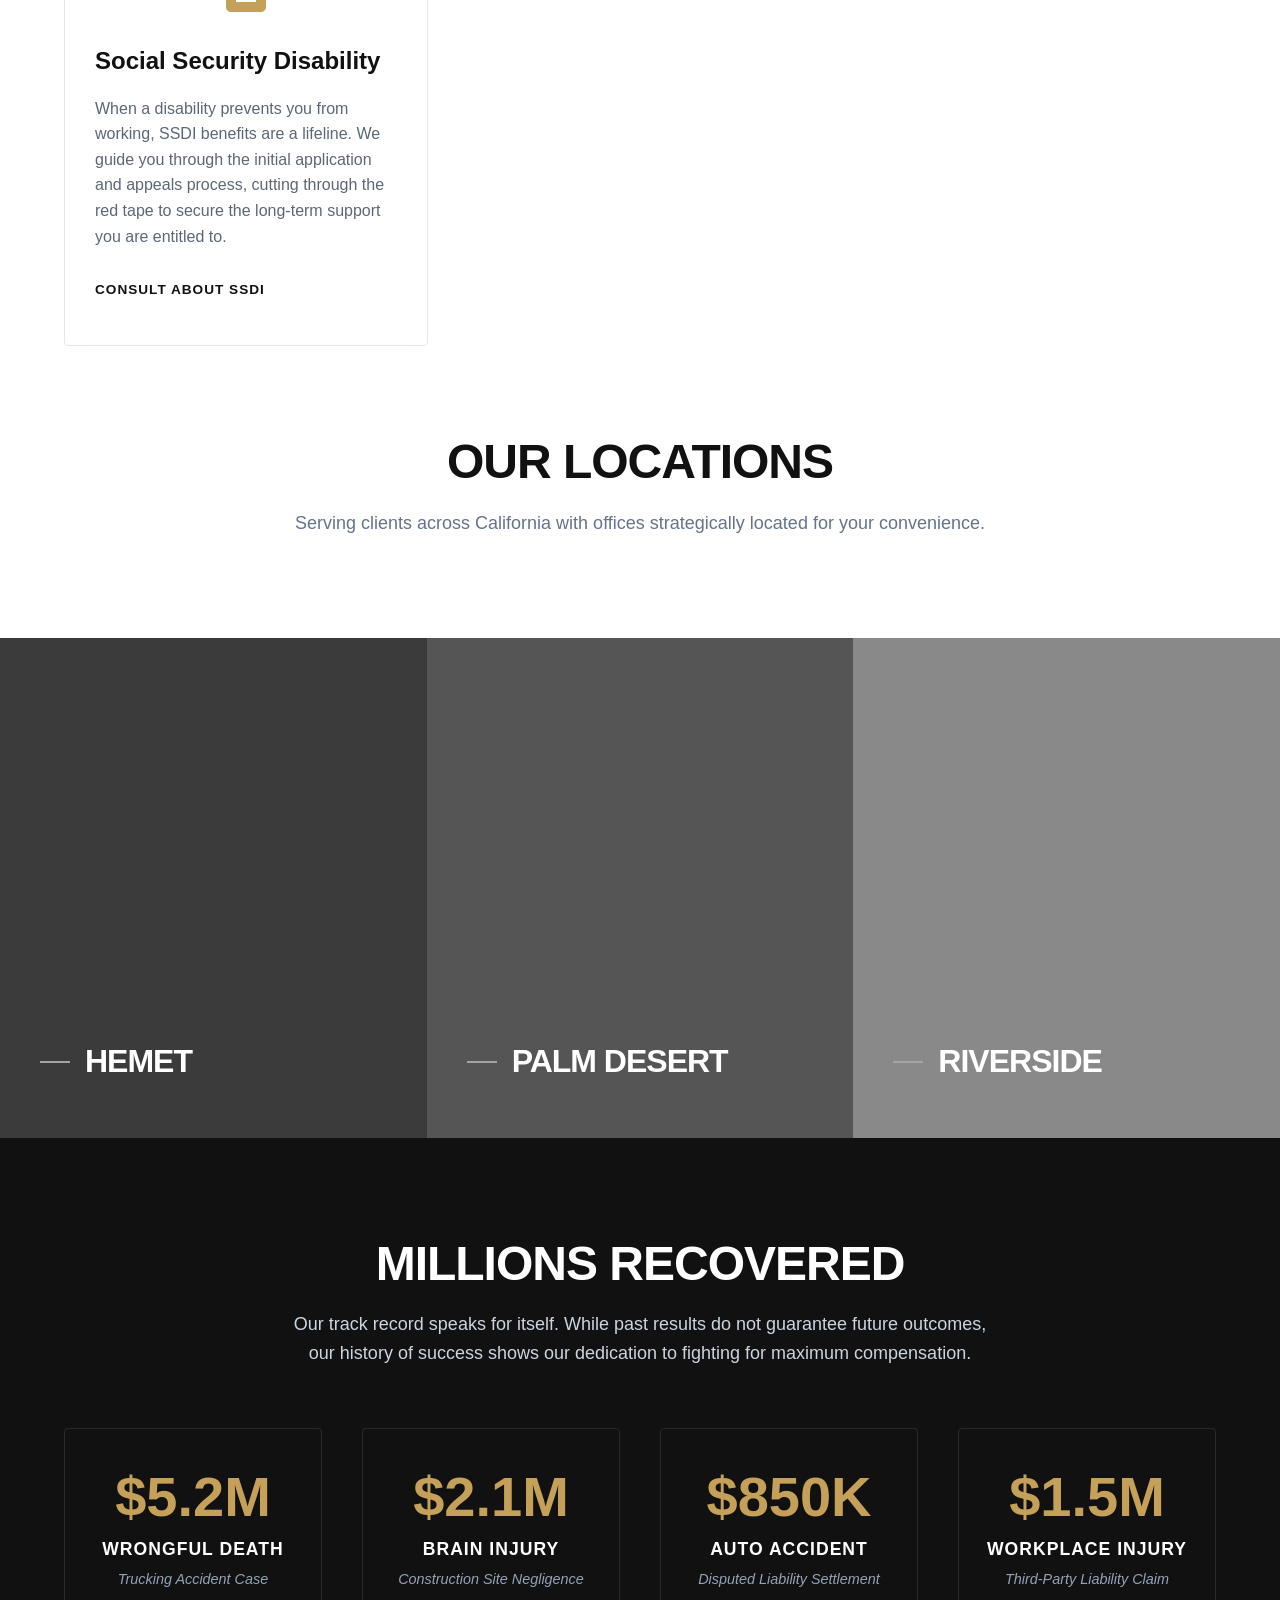
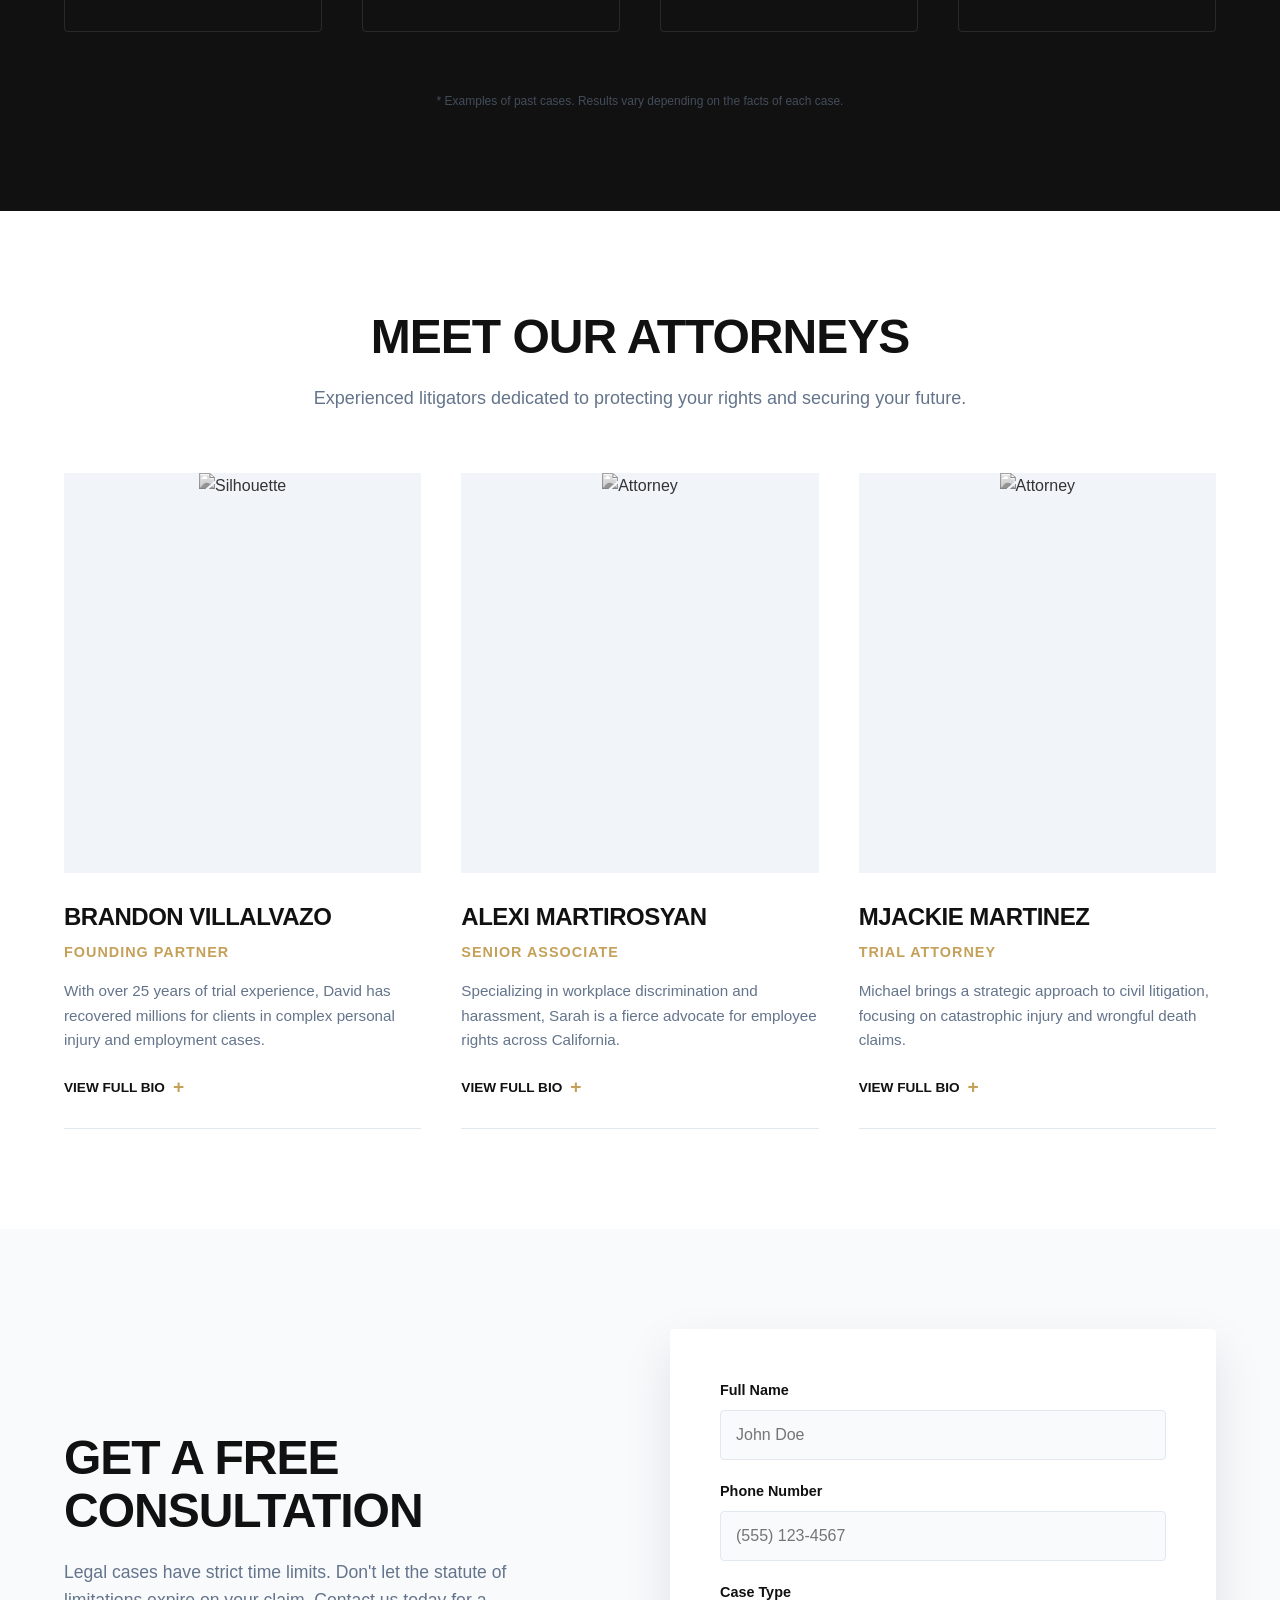
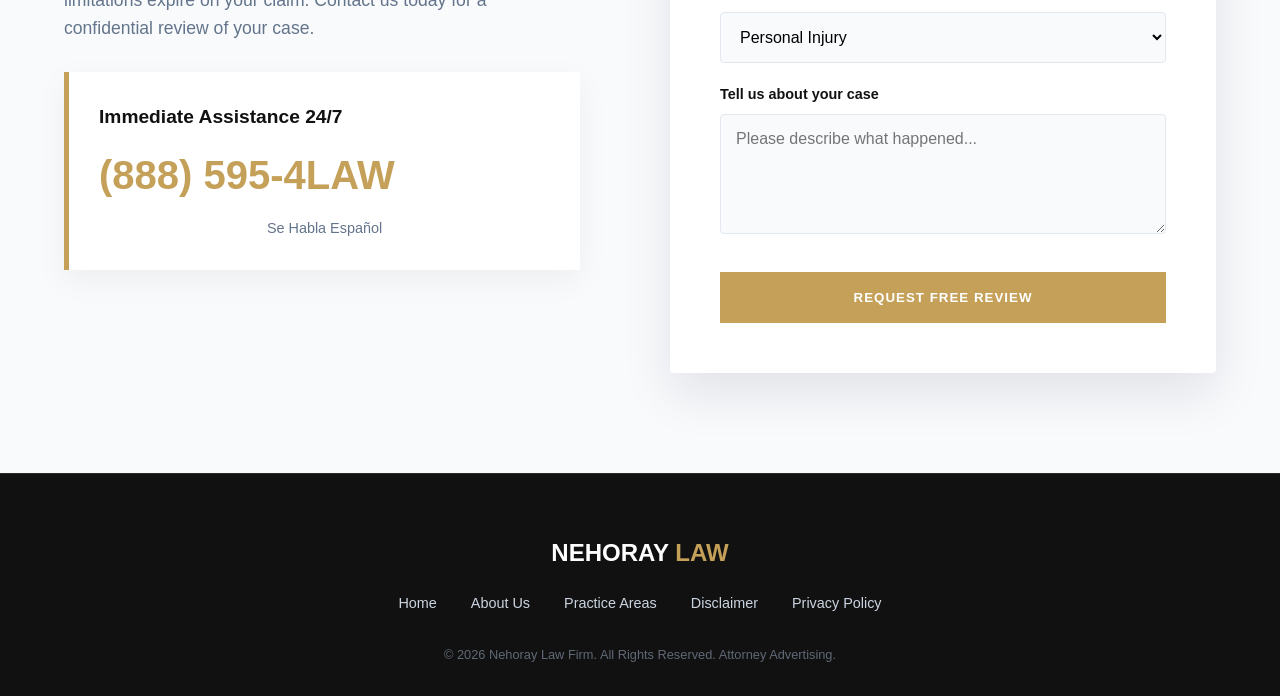
==== commit 55901660: "Add files via upload" ====
--- a/page-demo-speed.html
+++ b/page-demo-speed.html
@@ -1138,11 +1138,11 @@
         <div class="team-grid">
             <article class="attorney-card">
                 <div class="attorney-image-wrapper">
-                    <img src="https://images.unsplash.com/photo-1560250097-0b93528c311a?ixlib=rb-4.0.3&auto=format&fit=crop&w=800&q=80"
-                        alt="Attorney" loading="lazy">
+                    <img src="https://cdn.pixabay.com/photo/2015/10/05/22/37/blank-profile-picture-973460_960_720.png"
+                        alt="Silhouette" loading="lazy">
                 </div>
                 <div class="attorney-info">
-                    <h3 class="attorney-name">David Mc Collins</h3>
+                    <h3 class="attorney-name">Brandon Villalvazo</h3>
                     <div class="attorney-role">Founding Partner</div>
                     <p class="attorney-bio-snippet">With over 25 years of trial experience, David has recovered millions
                         for clients in complex personal injury and employment cases.</p>
@@ -1152,11 +1152,11 @@
 
             <article class="attorney-card">
                 <div class="attorney-image-wrapper">
-                    <img src="https://images.unsplash.com/photo-1573496359142-b8d87734a5a2?ixlib=rb-4.0.3&auto=format&fit=crop&w=800&q=80"
+                    <img src="https://cdn.pixabay.com/photo/2015/10/05/22/37/blank-profile-picture-973460_960_720.png"
                         alt="Attorney" loading="lazy">
                 </div>
                 <div class="attorney-info">
-                    <h3 class="attorney-name">Sarah J. Miller</h3>
+                    <h3 class="attorney-name">Alexi Martirosyan</h3>
                     <div class="attorney-role">Senior Associate</div>
                     <p class="attorney-bio-snippet">Specializing in workplace discrimination and harassment, Sarah is a
                         fierce advocate for employee rights across California.</p>
@@ -1166,11 +1166,11 @@
 
             <article class="attorney-card">
                 <div class="attorney-image-wrapper">
-                    <img src="https://images.unsplash.com/photo-1519085360753-af0119f7cbe7?ixlib=rb-4.0.3&auto=format&fit=crop&w=800&q=80"
+                    <img src="https://cdn.pixabay.com/photo/2015/10/05/22/37/blank-profile-picture-973460_960_720.png"
                         alt="Attorney" loading="lazy">
                 </div>
                 <div class="attorney-info">
-                    <h3 class="attorney-name">Michael Ross</h3>
+                    <h3 class="attorney-name">MJackie Martinez</h3>
                     <div class="attorney-role">Trial Attorney</div>
                     <p class="attorney-bio-snippet">Michael brings a strategic approach to civil litigation, focusing on
                         catastrophic injury and wrongful death claims.</p>
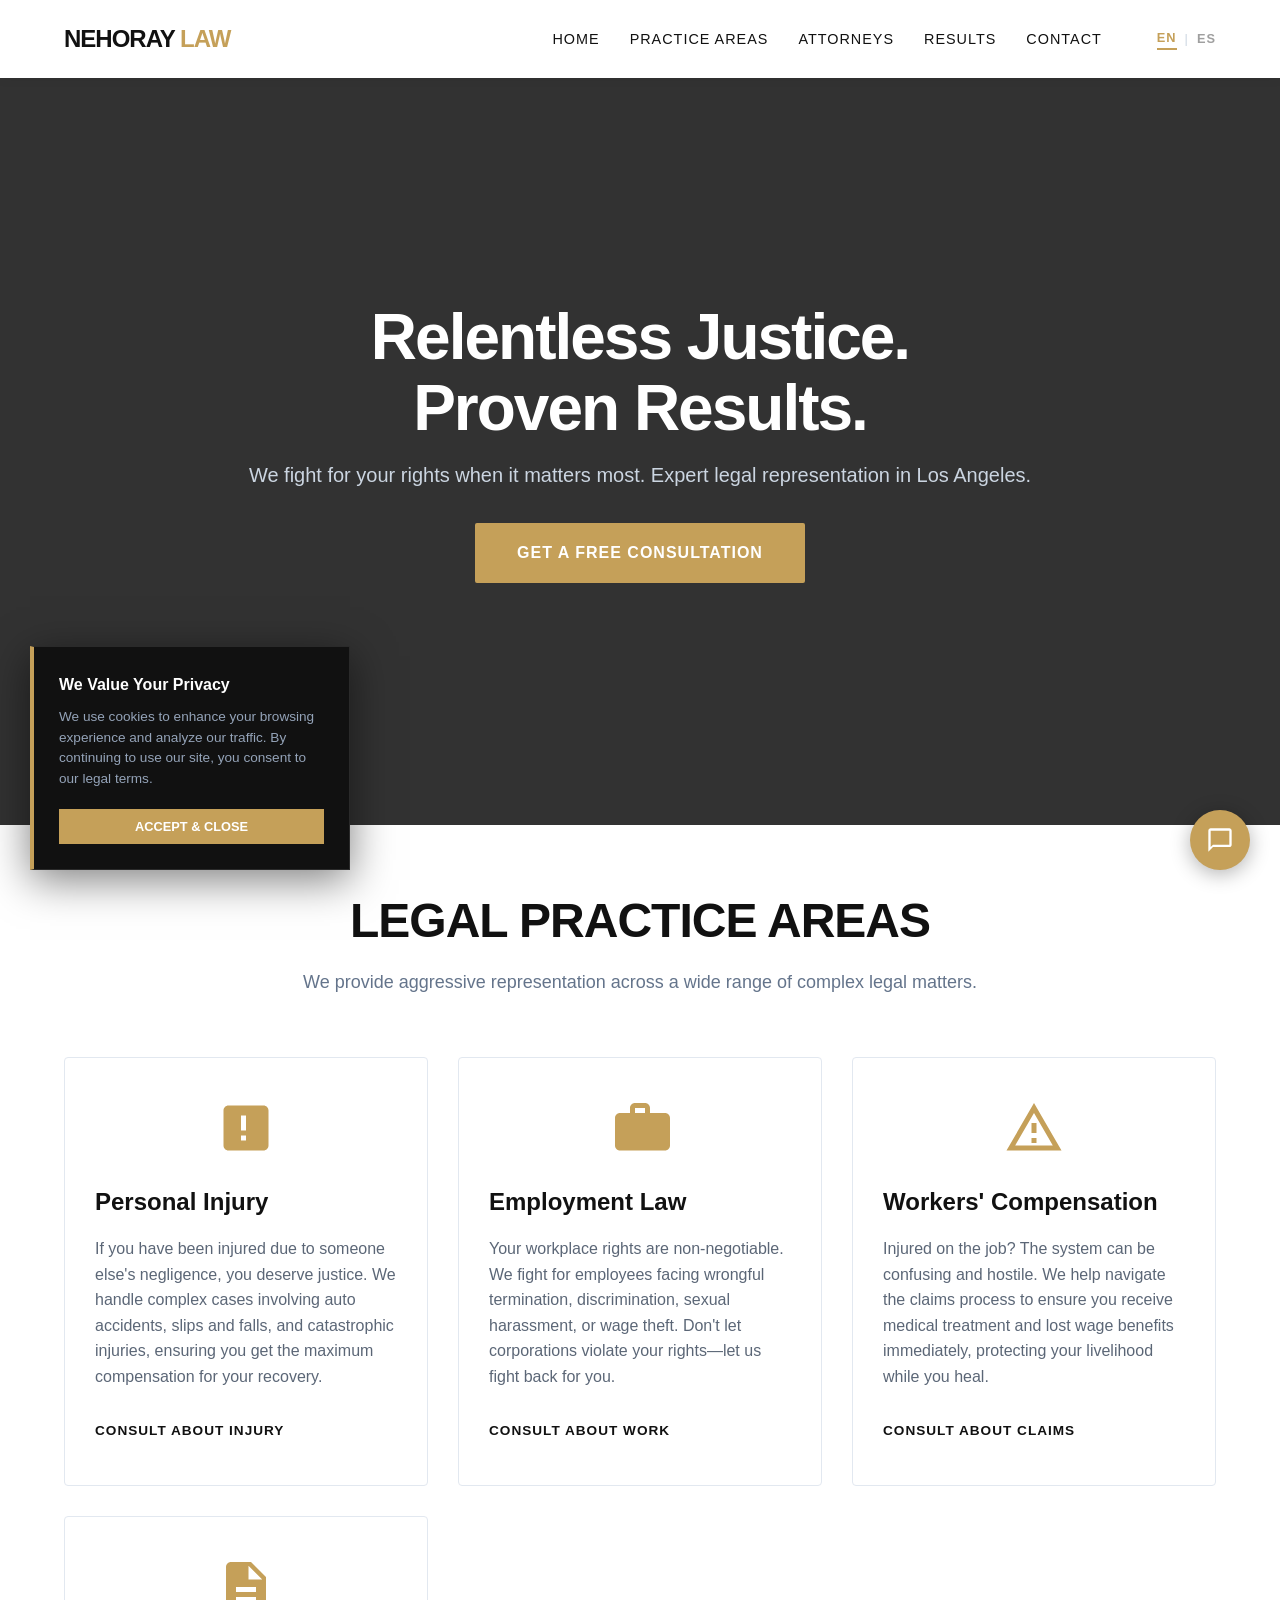
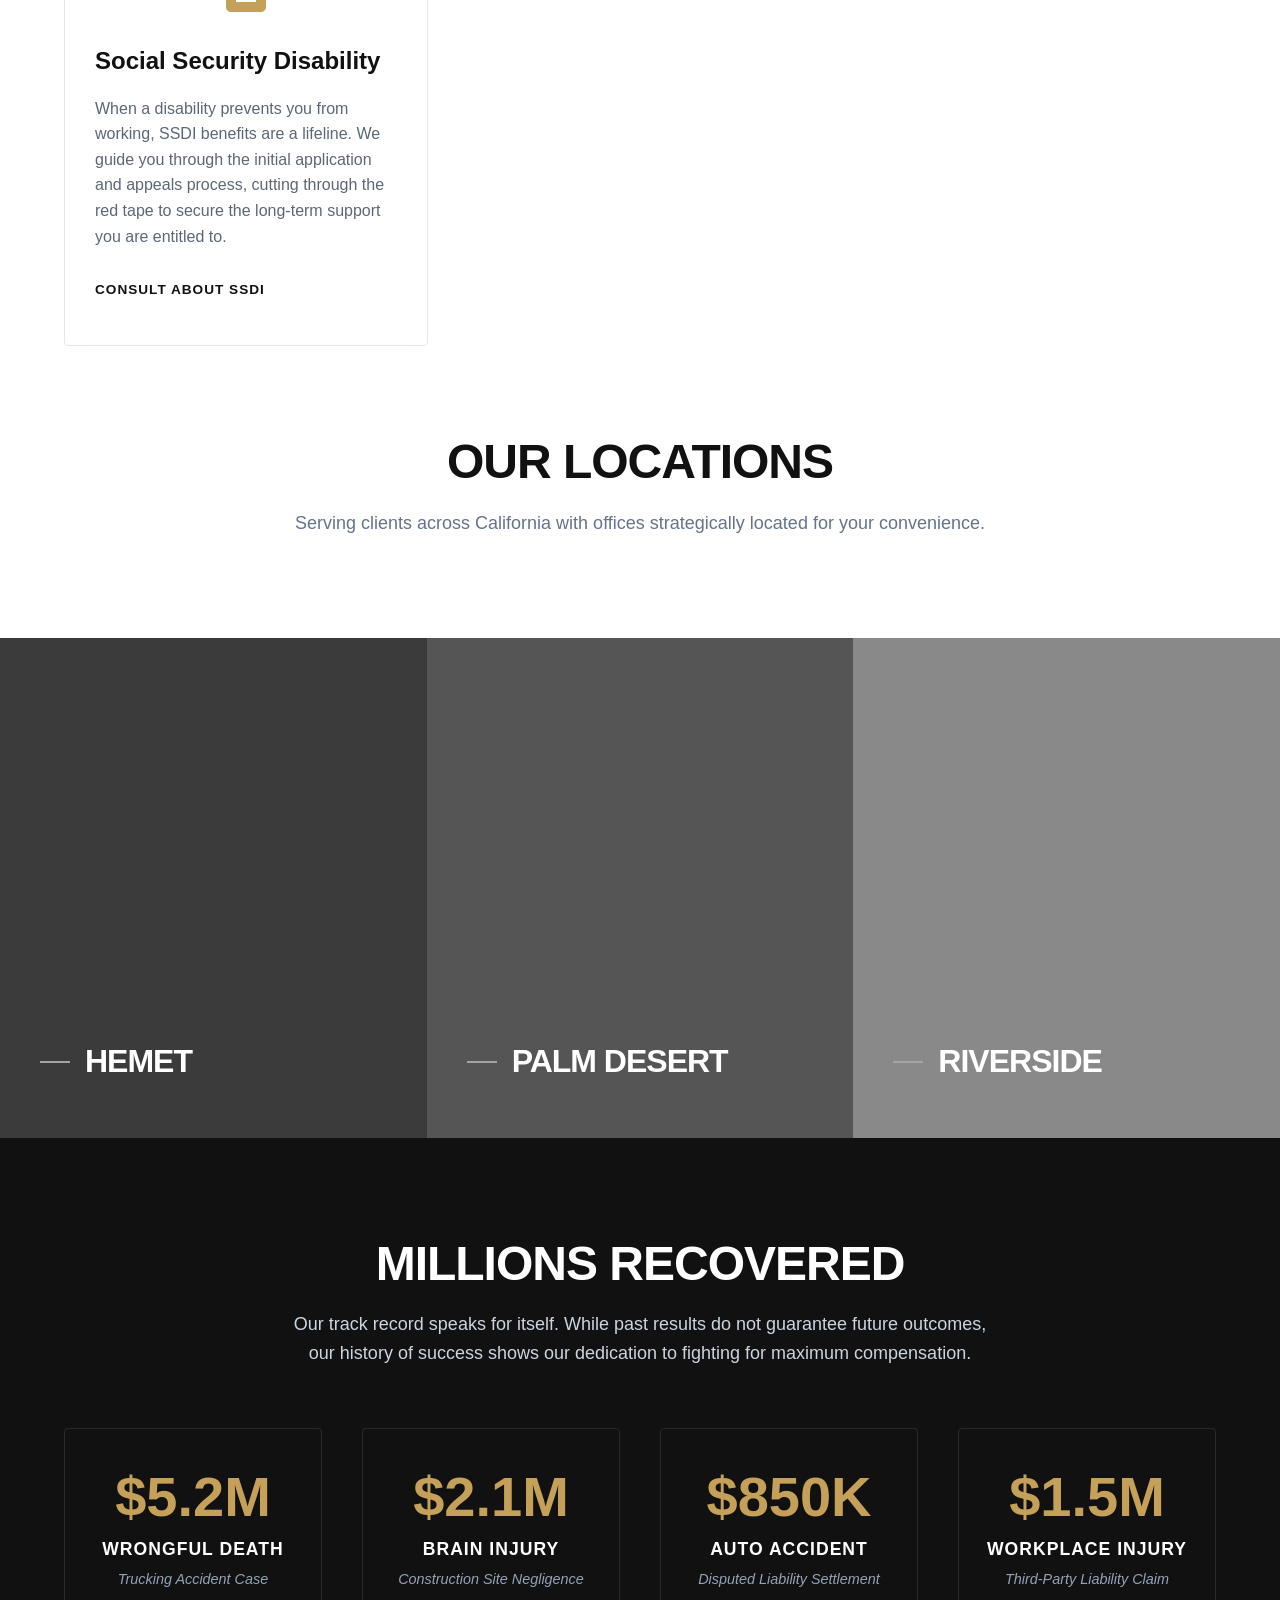
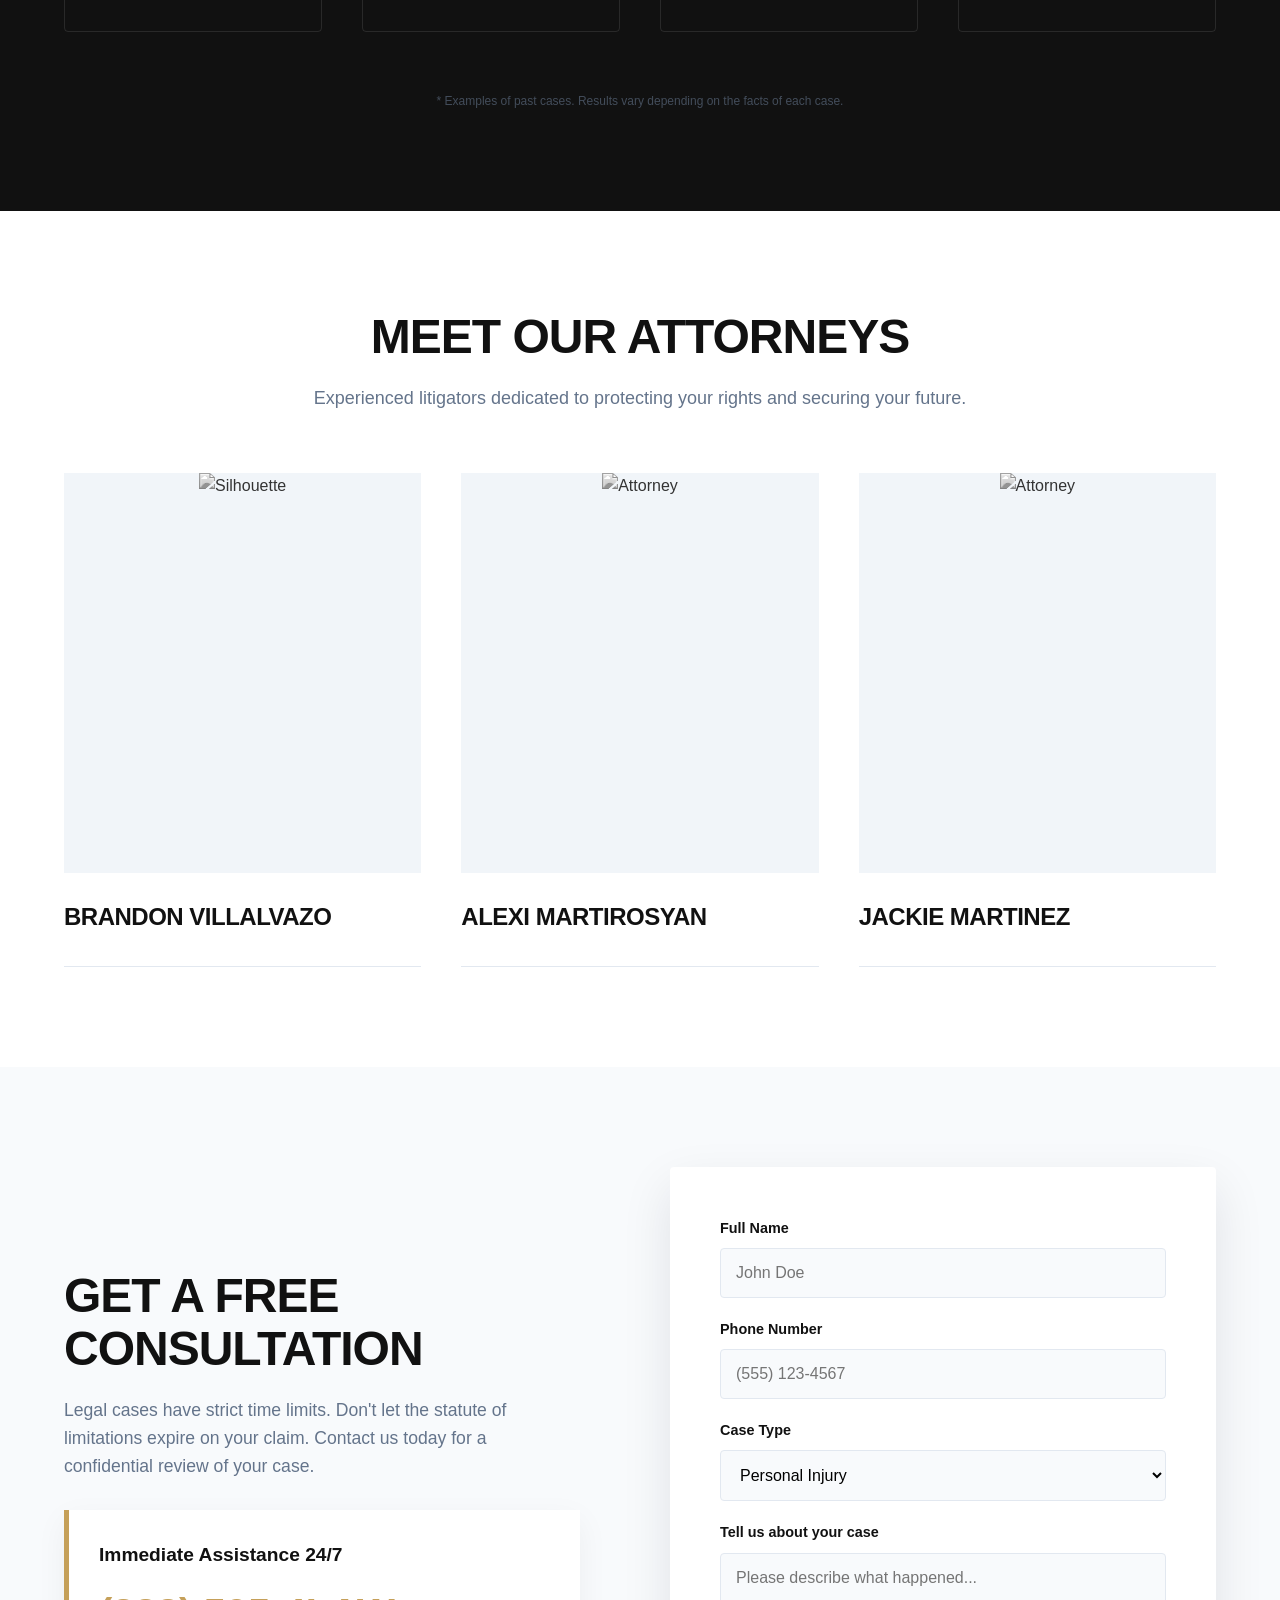
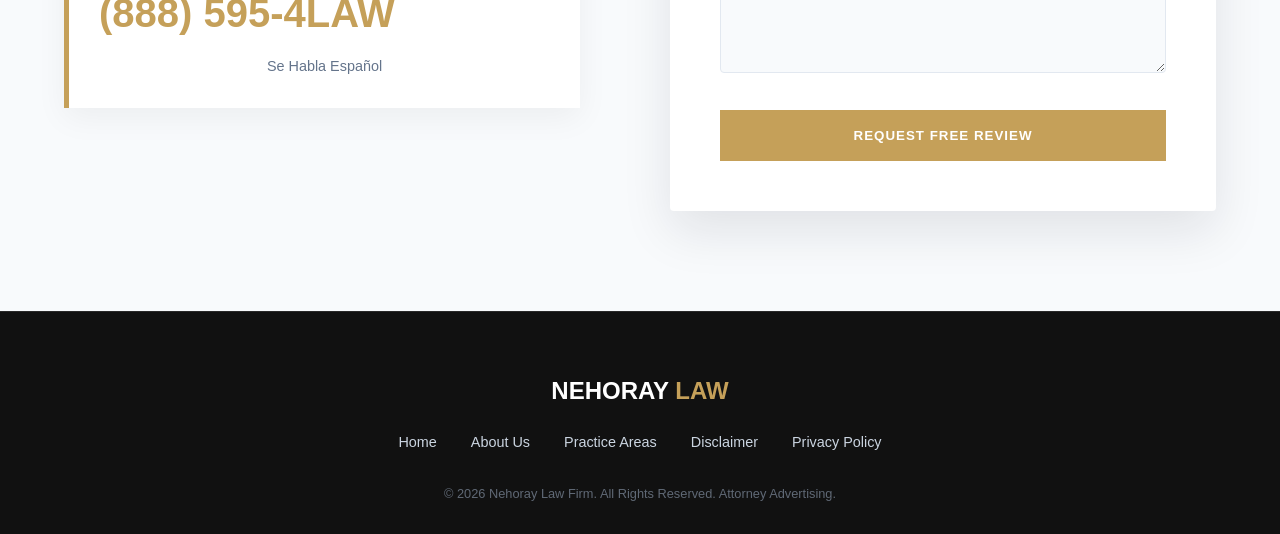
==== commit 74d7ab50: "Add files via upload" ====
--- a/page-demo-speed.html
+++ b/page-demo-speed.html
@@ -1143,10 +1143,10 @@
                 </div>
                 <div class="attorney-info">
                     <h3 class="attorney-name">Brandon Villalvazo</h3>
-                    <div class="attorney-role">Founding Partner</div>
+                    <!-- <div class="attorney-role">Founding Partner</div>
                     <p class="attorney-bio-snippet">With over 25 years of trial experience, David has recovered millions
                         for clients in complex personal injury and employment cases.</p>
-                    <a href="#" class="view-profile-btn">View Full Bio</a>
+                    <a href="#" class="view-profile-btn">View Full Bio</a> -->
                 </div>
             </article>
 
@@ -1157,10 +1157,10 @@
                 </div>
                 <div class="attorney-info">
                     <h3 class="attorney-name">Alexi Martirosyan</h3>
-                    <div class="attorney-role">Senior Associate</div>
+                    <!-- <div class="attorney-role">Senior Associate</div>
                     <p class="attorney-bio-snippet">Specializing in workplace discrimination and harassment, Sarah is a
                         fierce advocate for employee rights across California.</p>
-                    <a href="#" class="view-profile-btn">View Full Bio</a>
+                    <a href="#" class="view-profile-btn">View Full Bio</a> -->
                 </div>
             </article>
 
@@ -1170,11 +1170,11 @@
                         alt="Attorney" loading="lazy">
                 </div>
                 <div class="attorney-info">
-                    <h3 class="attorney-name">MJackie Martinez</h3>
-                    <div class="attorney-role">Trial Attorney</div>
+                    <h3 class="attorney-name">Jackie Martinez</h3>
+                    <!-- <div class="attorney-role">Trial Attorney</div>
                     <p class="attorney-bio-snippet">Michael brings a strategic approach to civil litigation, focusing on
                         catastrophic injury and wrongful death claims.</p>
-                    <a href="#" class="view-profile-btn">View Full Bio</a>
+                    <a href="#" class="view-profile-btn">View Full Bio</a> -->
                 </div>
             </article>
         </div>
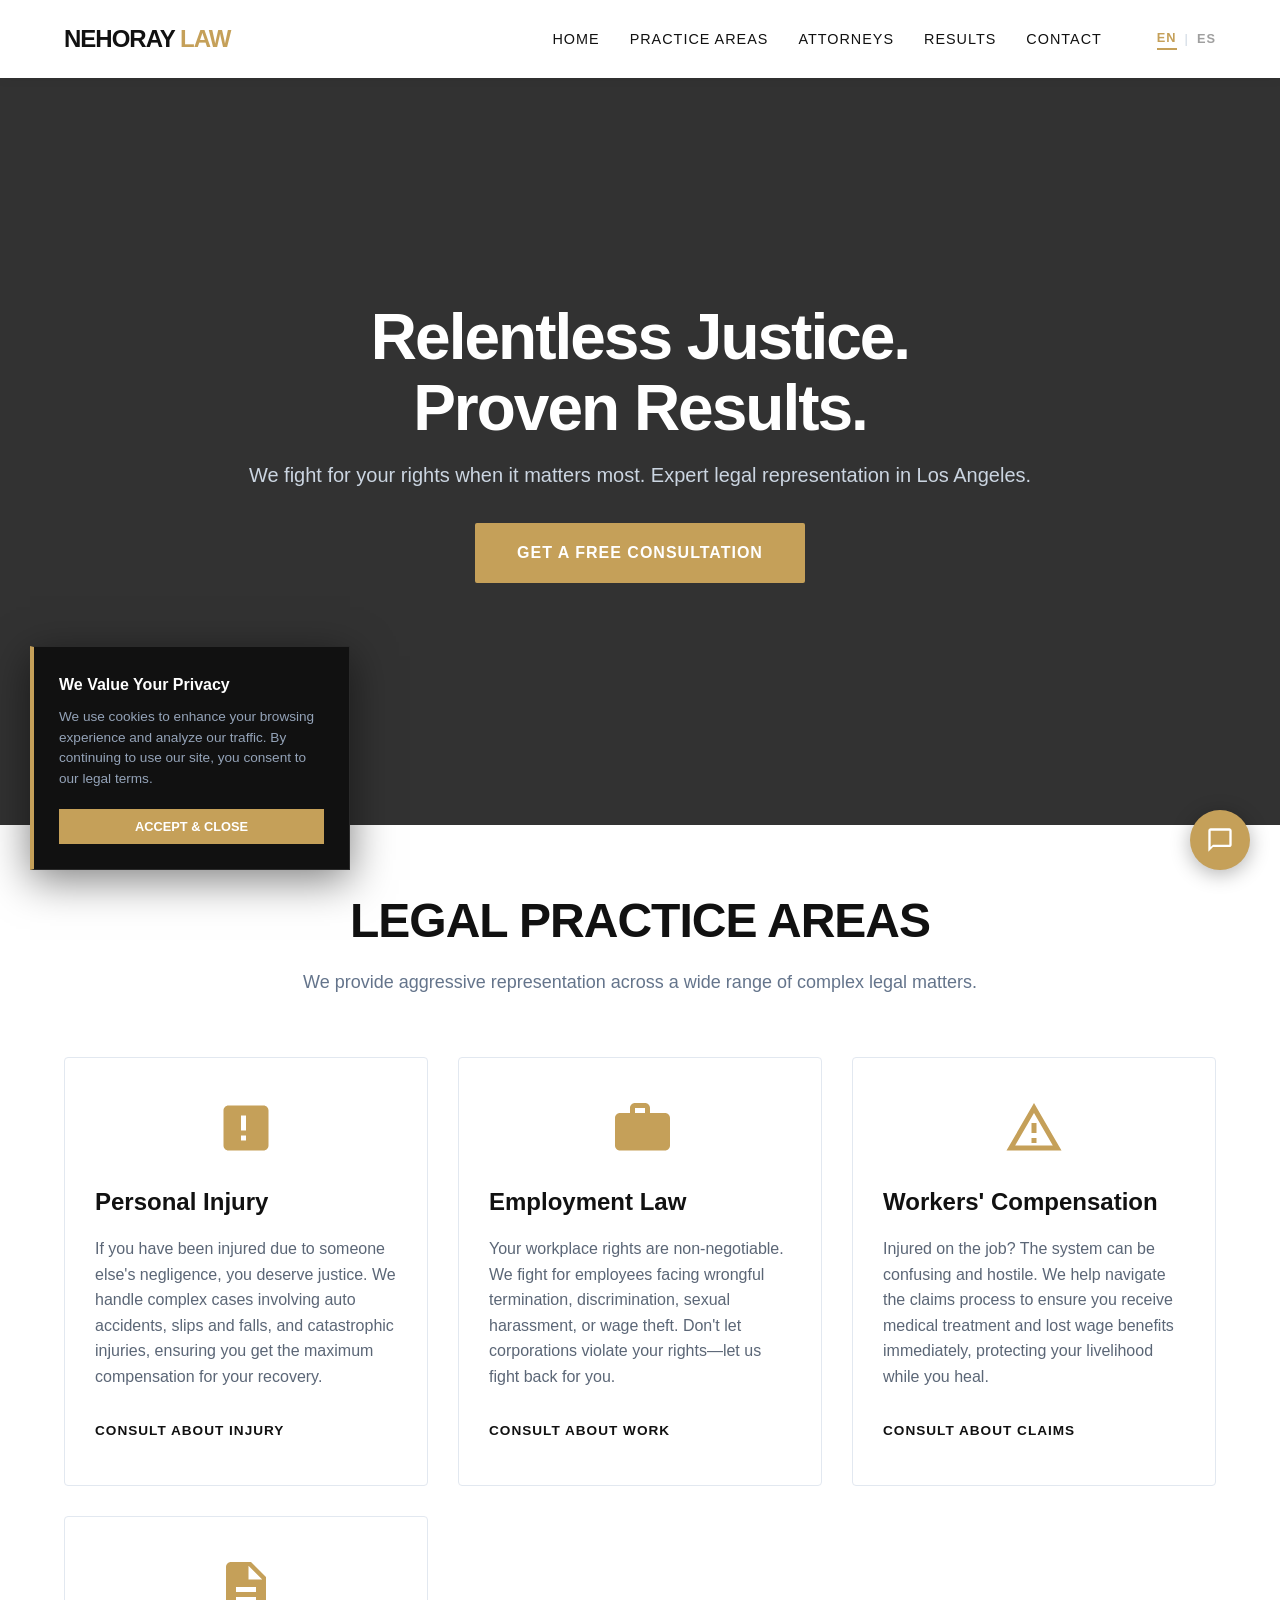
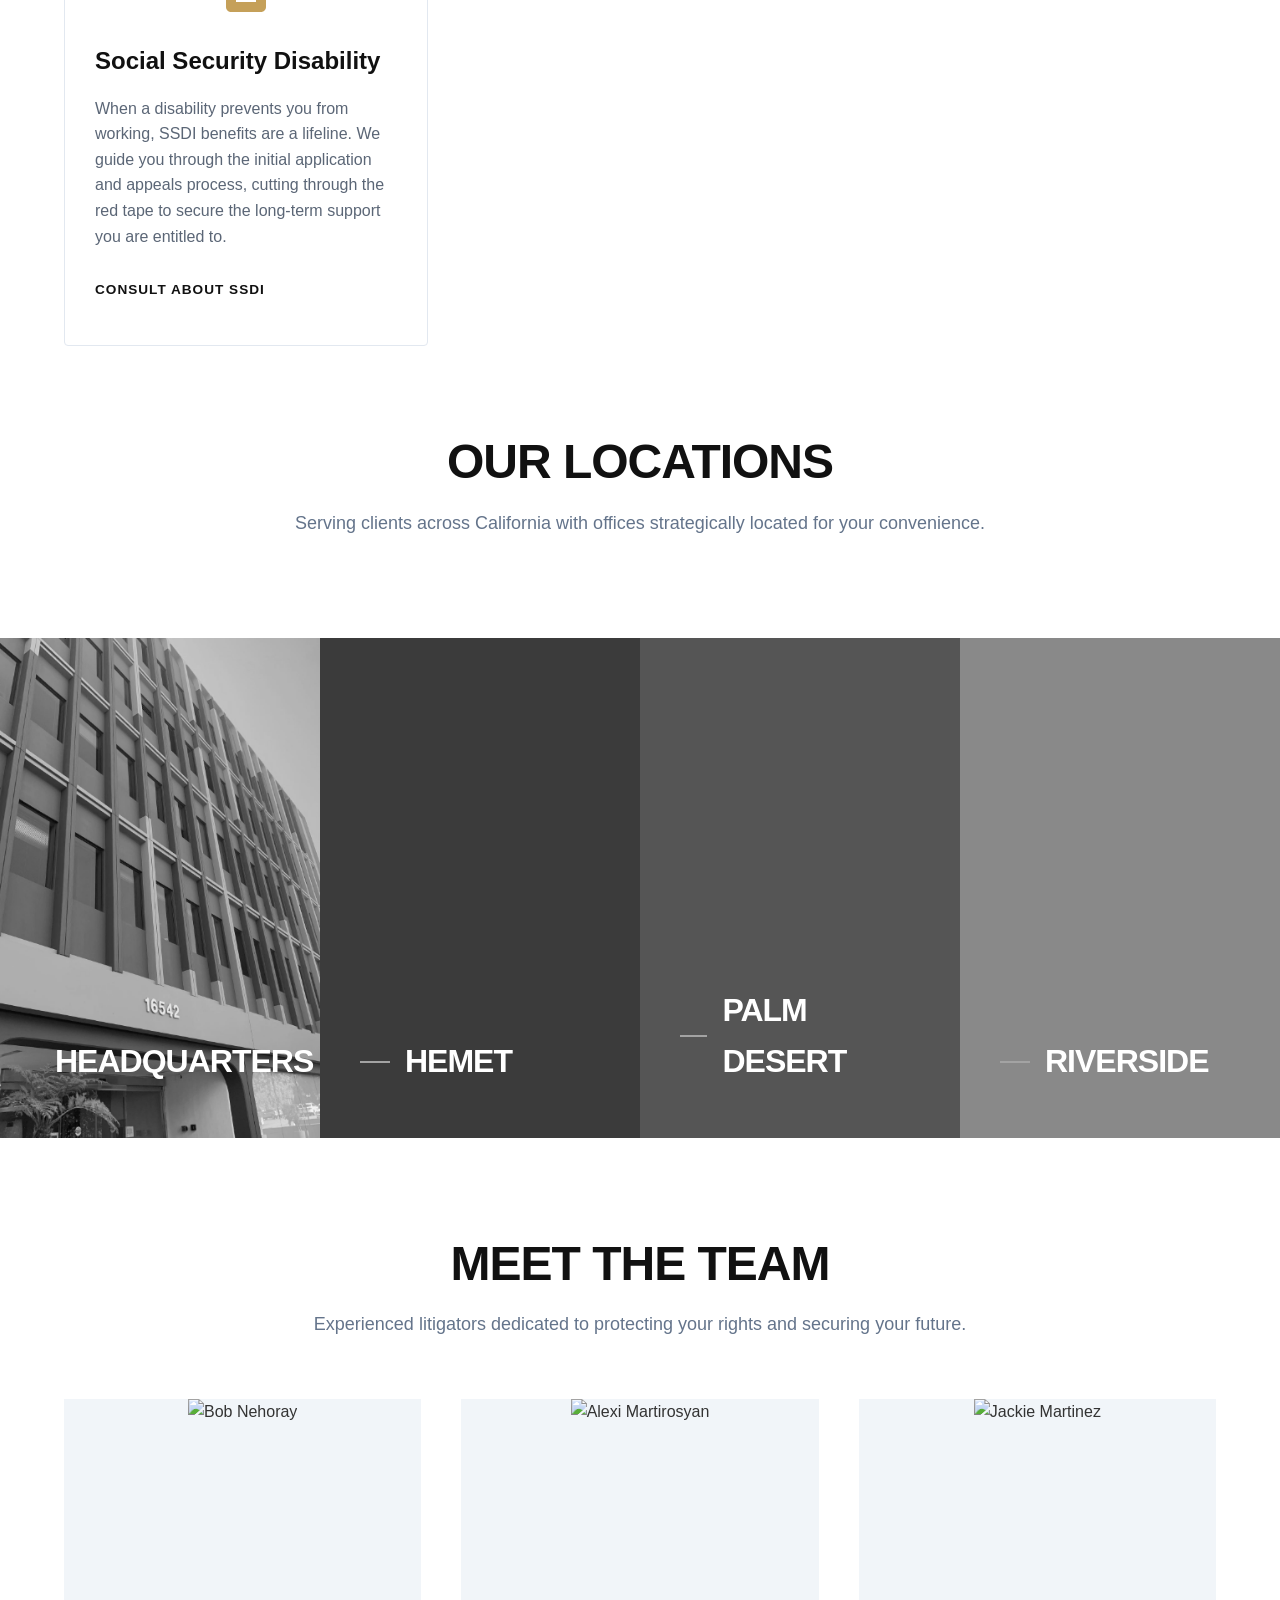
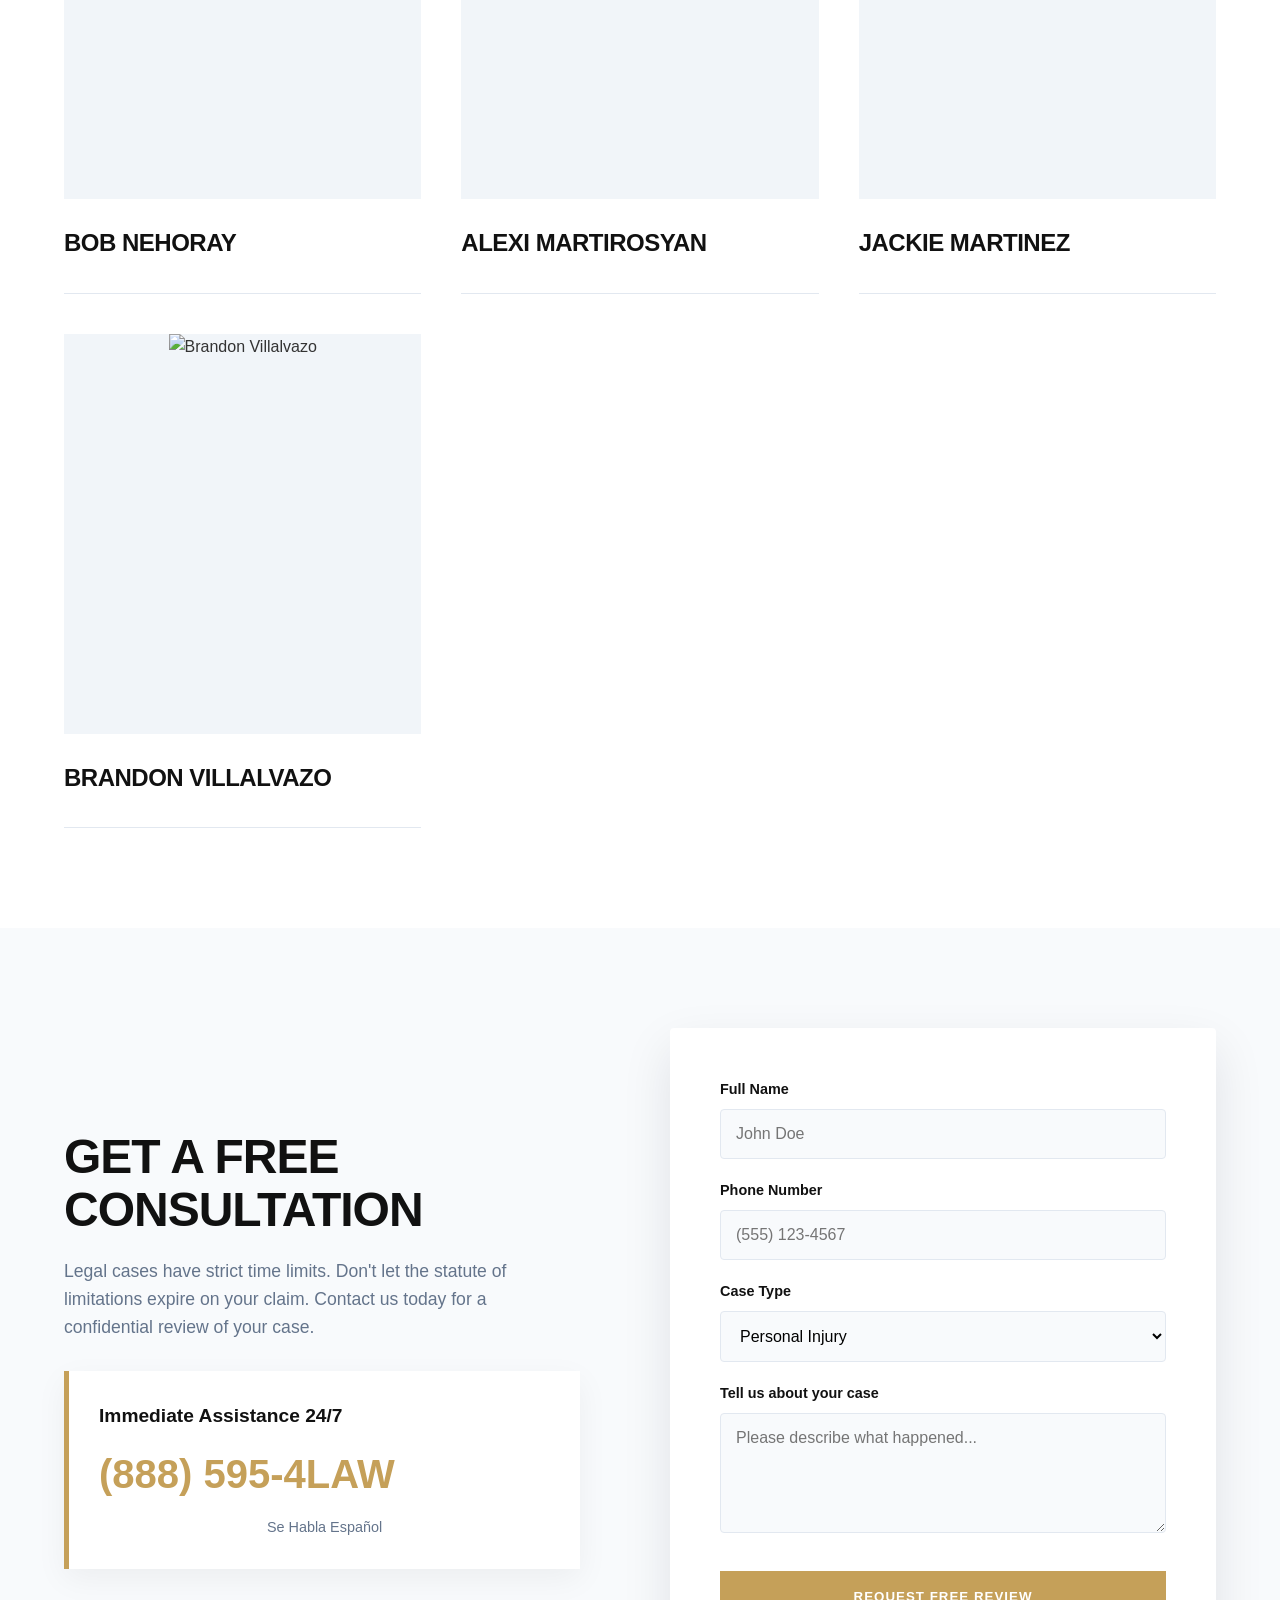
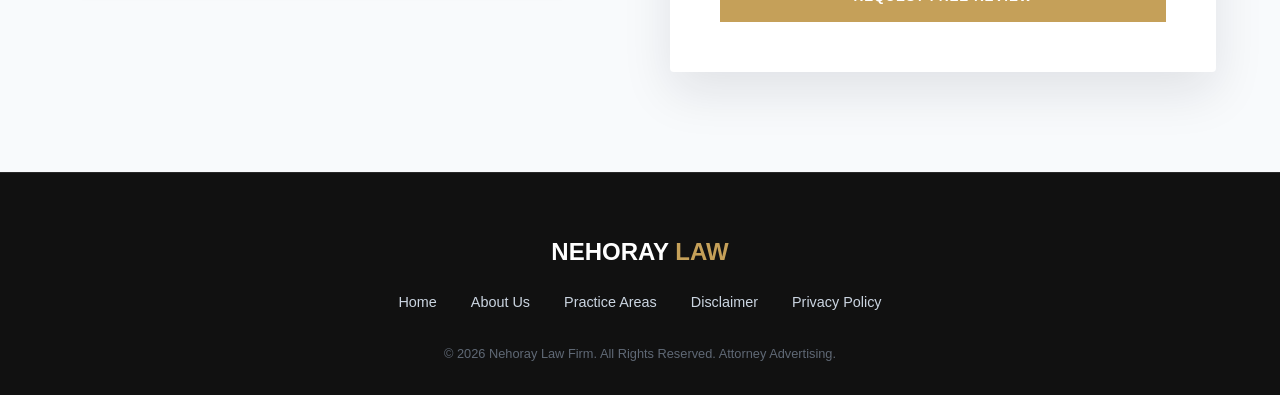
==== commit 3a861731: "Add files via upload" ====
--- a/page-demo-speed.html
+++ b/page-demo-speed.html
@@ -352,6 +352,10 @@
             will-change: flex-grow, filter;
         }
 
+        .office-hc {
+            background: #2c3e50 url('assets/img/venturaOffice.png') center/cover no-repeat;
+        }
+
         .office-hemet {
             background: #2c3e50 url('https://images.unsplash.com/photo-1486406146926-c627a92ad1ab?ixlib=rb-4.0.3&auto=format&fit=crop&w=600&q=60') center/cover no-repeat;
         }
@@ -547,12 +551,10 @@
             height: 100%;
             object-fit: cover;
             object-position: top center;
-            filter: grayscale(100%);
             transition: all 0.5s cubic-bezier(0.25, 1, 0.5, 1);
         }
 
         .attorney-card:hover .attorney-image-wrapper img {
-            filter: grayscale(0%);
             transform: scale(1.05);
         }
 
@@ -585,6 +587,42 @@
             color: #64748b;
             line-height: 1.6;
             margin-bottom: 20px;
+        }
+
+        .attorney-overlay {
+            position: absolute;
+            top: 0;
+            left: 0;
+            width: 100%;
+            height: 100%;
+            background: rgba(17, 17, 17, 0.85);
+            display: flex;
+            flex-direction: column;
+            justify-content: center;
+            align-items: center;
+            padding: 30px;
+            transform: translateY(100%);
+            transition: transform 0.4s cubic-bezier(0.25, 1, 0.5, 1);
+        }
+
+        .attorney-card:hover .attorney-overlay {
+            transform: translateY(0);
+        }
+
+        .attorney-overlay-role {
+            color: var(--accent);
+            font-size: 0.9rem;
+            font-weight: 700;
+            text-transform: uppercase;
+            letter-spacing: 1px;
+            margin-bottom: 15px;
+        }
+
+        .attorney-overlay-bio {
+            color: #e2e8f0;
+            font-size: 0.95rem;
+            line-height: 1.6;
+            text-align: center;
         }
 
         .view-profile-btn {
@@ -1062,13 +1100,25 @@
         </div>
 
         <div class="offices-section">
+            <article class="office-card office-hc">
+                <div class="office-content">
+                    <h3 class="office-city">Headquarters</h3>
+                    <div class="office-details">
+                        <p>1600 E Florida Ave<br>Encino, CA 91436</p>
+                        <p><strong>Phone:</strong> (888) 595-4LAW</p>
+                        <!-- <a href="#" class="office-btn">Get Directions</a> -->
+
+                    </div>
+                </div>
+            </article>
+
             <article class="office-card office-hemet">
                 <div class="office-content">
                     <h3 class="office-city">Hemet</h3>
                     <div class="office-details">
                         <p>1600 E Florida Ave<br>Hemet, CA 92544</p>
-                        <p><strong>Phone:</strong> (951) 555-0101</p>
-                        <a href="#" class="office-btn">Get Directions</a>
+                        <p><strong>Phone:</strong> (888) 595-4LAW</p>
+                        <!-- <a href="#" class="office-btn">Get Directions</a> -->
                     </div>
                 </div>
             </article>
@@ -1078,8 +1128,8 @@
                     <h3 class="office-city">Palm Desert</h3>
                     <div class="office-details">
                         <p>74-075 El Paseo Ste C-5<br>Palm Desert, CA 92260</p>
-                        <p><strong>Phone:</strong> (760) 555-0202</p>
-                        <a href="#" class="office-btn">Get Directions</a>
+                        <p><strong>Phone:</strong> (888) 595-4LAW</p>
+                        <!-- <a href="#" class="office-btn">Get Directions</a> -->
                     </div>
                 </div>
             </article>
@@ -1089,15 +1139,15 @@
                     <h3 class="office-city">Riverside</h3>
                     <div class="office-details">
                         <p>3763 Arlington Ave<br>Riverside, CA 92506</p>
-                        <p><strong>Phone:</strong> (951) 555-0303</p>
-                        <a href="#" class="office-btn">Get Directions</a>
+                        <p><strong>Phone:</strong> (888) 595-4LAW</p>
+                        <!-- <a href="#" class="office-btn">Get Directions</a> -->
                     </div>
                 </div>
             </article>
         </div>
     </section>
 
-    <section class="results-section">
+    <!-- <section class="results-section">
         <div class="results-intro">
             <h2 class="section-title light-mode">Millions Recovered</h2>
             <p class="section-subtitle light-mode">Our track record speaks for itself. While past results do not
@@ -1128,53 +1178,70 @@
             </div>
         </div>
         <p class="disclaimer">* Examples of past cases. Results vary depending on the facts of each case.</p>
-    </section>
+    </section> -->
 
     <section class="team-section">
-        <h2 class="section-title">Meet Our Attorneys</h2>
+        <h2 class="section-title">Meet The Team</h2>
         <p class="section-subtitle">Experienced litigators dedicated to protecting your rights and securing your future.
         </p>
 
         <div class="team-grid">
             <article class="attorney-card">
                 <div class="attorney-image-wrapper">
-                    <img src="https://cdn.pixabay.com/photo/2015/10/05/22/37/blank-profile-picture-973460_960_720.png"
-                        alt="Silhouette" loading="lazy">
+                    <img src="https://nehoraylaw.com/wp-content/uploads/2020/03/bob_image2-263x285-1.jpg"
+                        alt="Bob Nehoray" loading="lazy">
+                    <div class="attorney-overlay">
+                        <div class="attorney-overlay-role">Founding Partner</div>
+                        <p class="attorney-overlay-bio">With over 25 years of trial experience, Bob has recovered
+                            millions for clients in complex personal injury and employment cases.</p>
+                    </div>
                 </div>
                 <div class="attorney-info">
-                    <h3 class="attorney-name">Brandon Villalvazo</h3>
-                    <!-- <div class="attorney-role">Founding Partner</div>
-                    <p class="attorney-bio-snippet">With over 25 years of trial experience, David has recovered millions
-                        for clients in complex personal injury and employment cases.</p>
-                    <a href="#" class="view-profile-btn">View Full Bio</a> -->
+                    <h3 class="attorney-name">Bob Nehoray</h3>
                 </div>
             </article>
 
             <article class="attorney-card">
                 <div class="attorney-image-wrapper">
                     <img src="https://cdn.pixabay.com/photo/2015/10/05/22/37/blank-profile-picture-973460_960_720.png"
-                        alt="Attorney" loading="lazy">
+                        alt="Alexi Martirosyan" loading="lazy">
+                    <div class="attorney-overlay">
+                        <div class="attorney-overlay-role">Senior Associate</div>
+                        <p class="attorney-overlay-bio">Specializing in workplace discrimination and harassment, Alexi
+                            is a fierce advocate for employee rights across California.</p>
+                    </div>
                 </div>
                 <div class="attorney-info">
                     <h3 class="attorney-name">Alexi Martirosyan</h3>
-                    <!-- <div class="attorney-role">Senior Associate</div>
-                    <p class="attorney-bio-snippet">Specializing in workplace discrimination and harassment, Sarah is a
-                        fierce advocate for employee rights across California.</p>
-                    <a href="#" class="view-profile-btn">View Full Bio</a> -->
                 </div>
             </article>
 
             <article class="attorney-card">
                 <div class="attorney-image-wrapper">
                     <img src="https://cdn.pixabay.com/photo/2015/10/05/22/37/blank-profile-picture-973460_960_720.png"
-                        alt="Attorney" loading="lazy">
+                        alt="Jackie Martinez" loading="lazy">
+                    <div class="attorney-overlay">
+                        <div class="attorney-overlay-role">Trial Attorney</div>
+                        <p class="attorney-overlay-bio">Jackie brings a strategic approach to civil litigation, focusing
+                            on catastrophic injury and wrongful death claims.</p>
+                    </div>
                 </div>
                 <div class="attorney-info">
                     <h3 class="attorney-name">Jackie Martinez</h3>
-                    <!-- <div class="attorney-role">Trial Attorney</div>
-                    <p class="attorney-bio-snippet">Michael brings a strategic approach to civil litigation, focusing on
-                        catastrophic injury and wrongful death claims.</p>
-                    <a href="#" class="view-profile-btn">View Full Bio</a> -->
+                </div>
+            </article>
+            <article class="attorney-card">
+                <div class="attorney-image-wrapper">
+                    <img src="https://cdn.pixabay.com/photo/2015/10/05/22/37/blank-profile-picture-973460_960_720.png"
+                        alt="Brandon Villalvazo" loading="lazy">
+                    <div class="attorney-overlay">
+                        <div class="attorney-overlay-role">Trial Attorney</div>
+                        <p class="attorney-overlay-bio">Dedicated to justice, Brandon aggressively represents victims of
+                            negligence to ensure they receive full compensation.</p>
+                    </div>
+                </div>
+                <div class="attorney-info">
+                    <h3 class="attorney-name">Brandon Villalvazo</h3>
                 </div>
             </article>
         </div>
